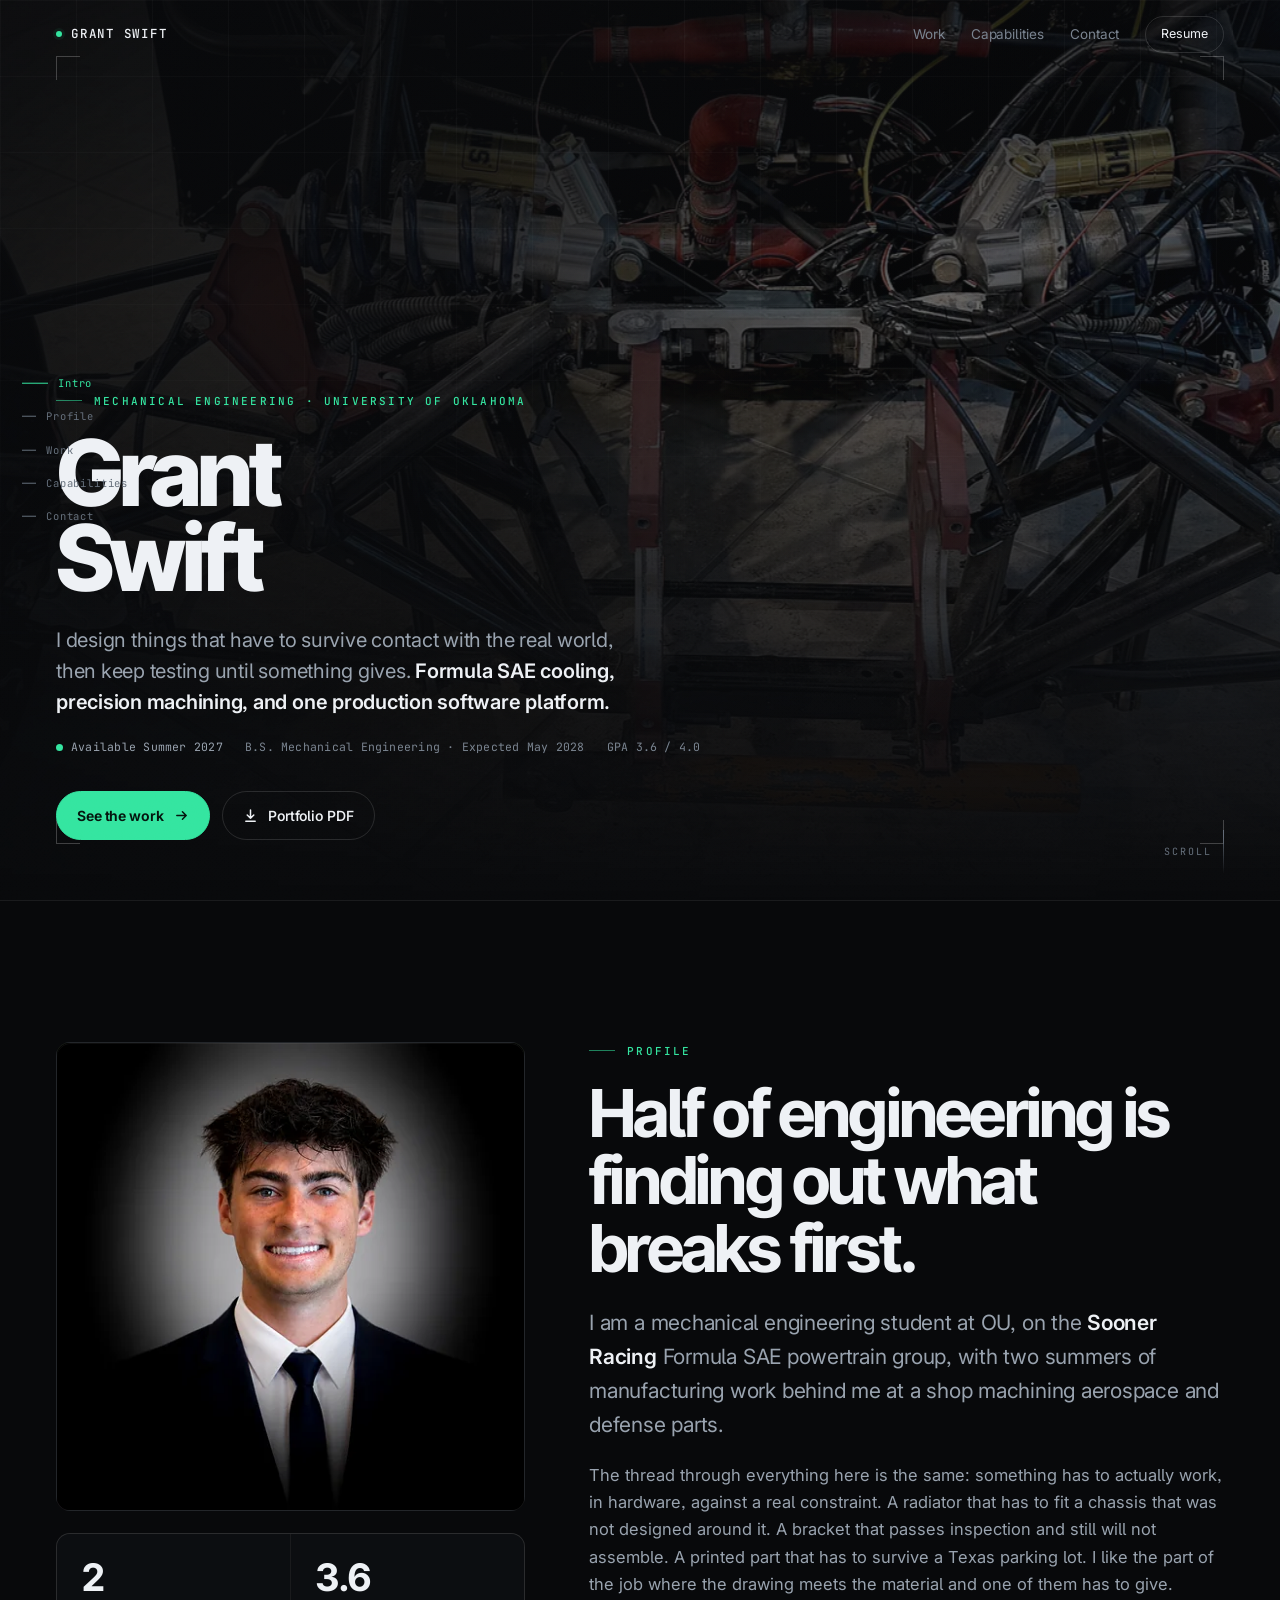
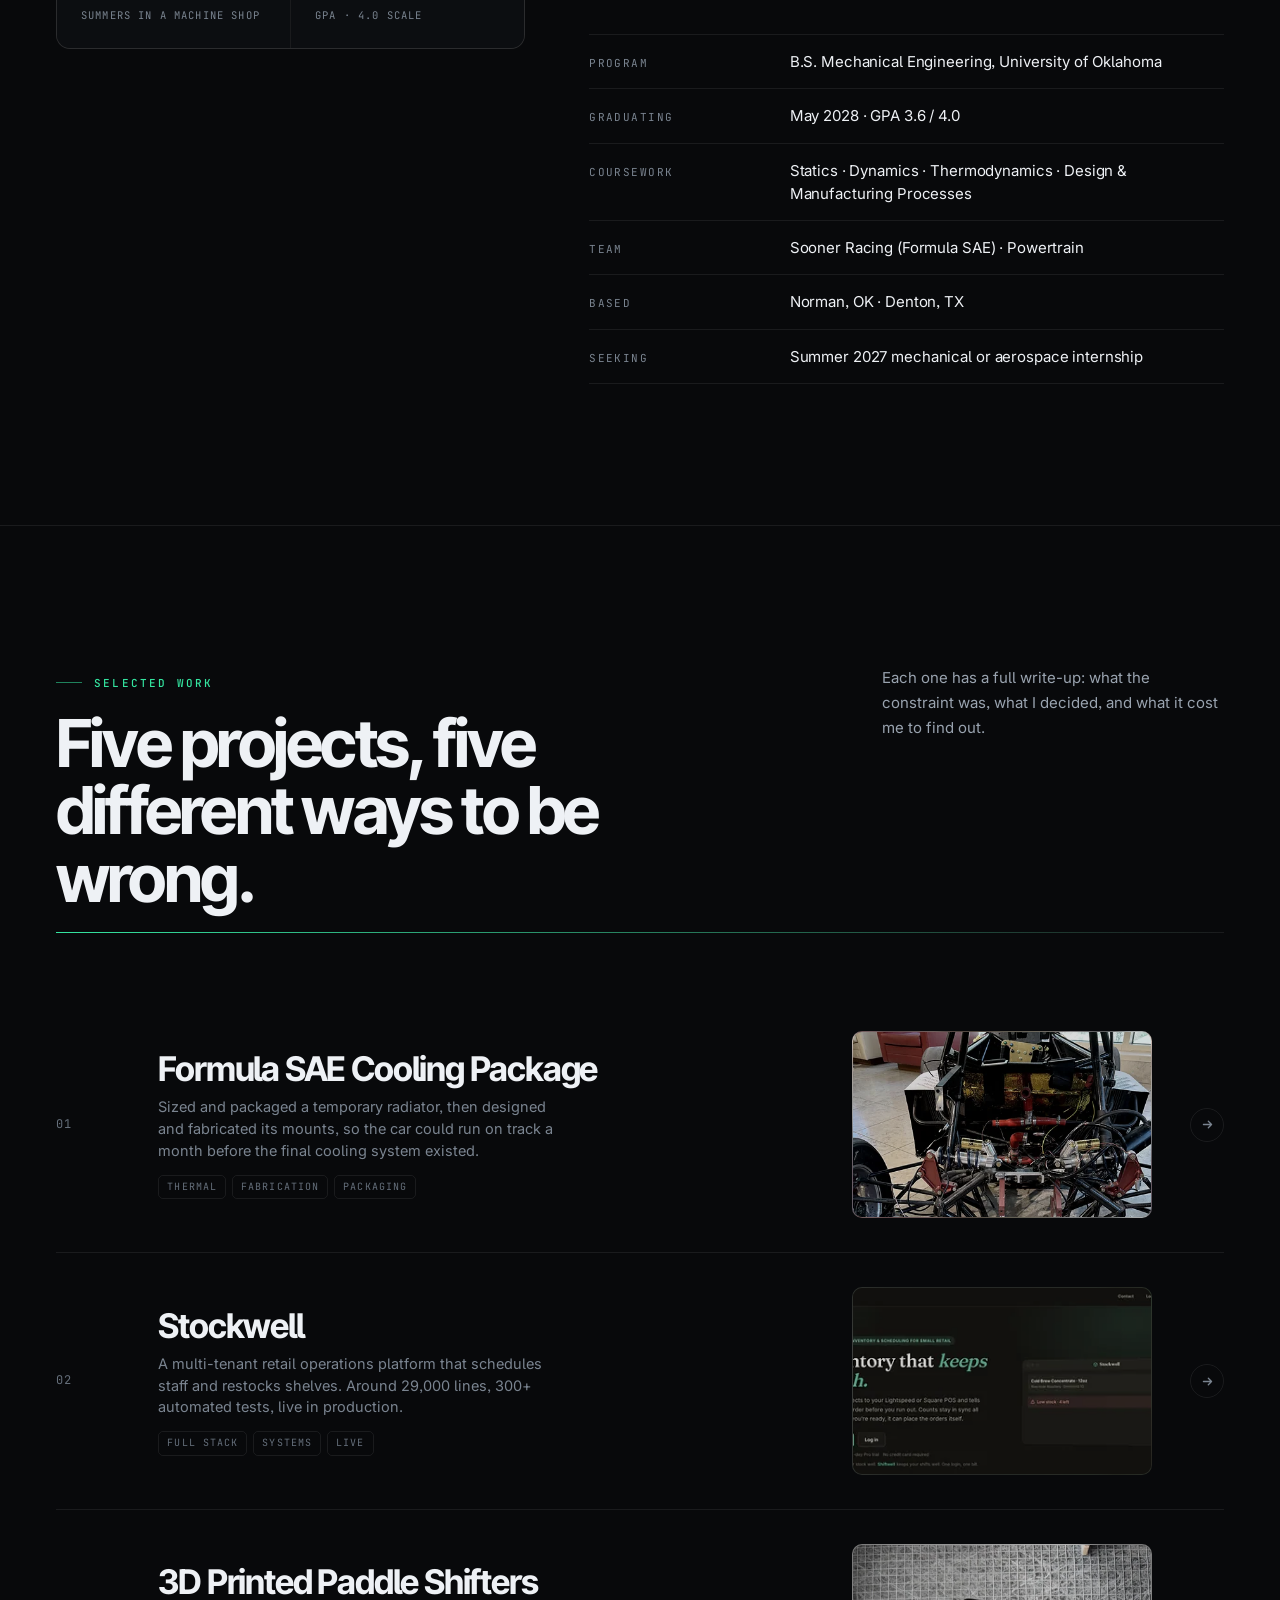
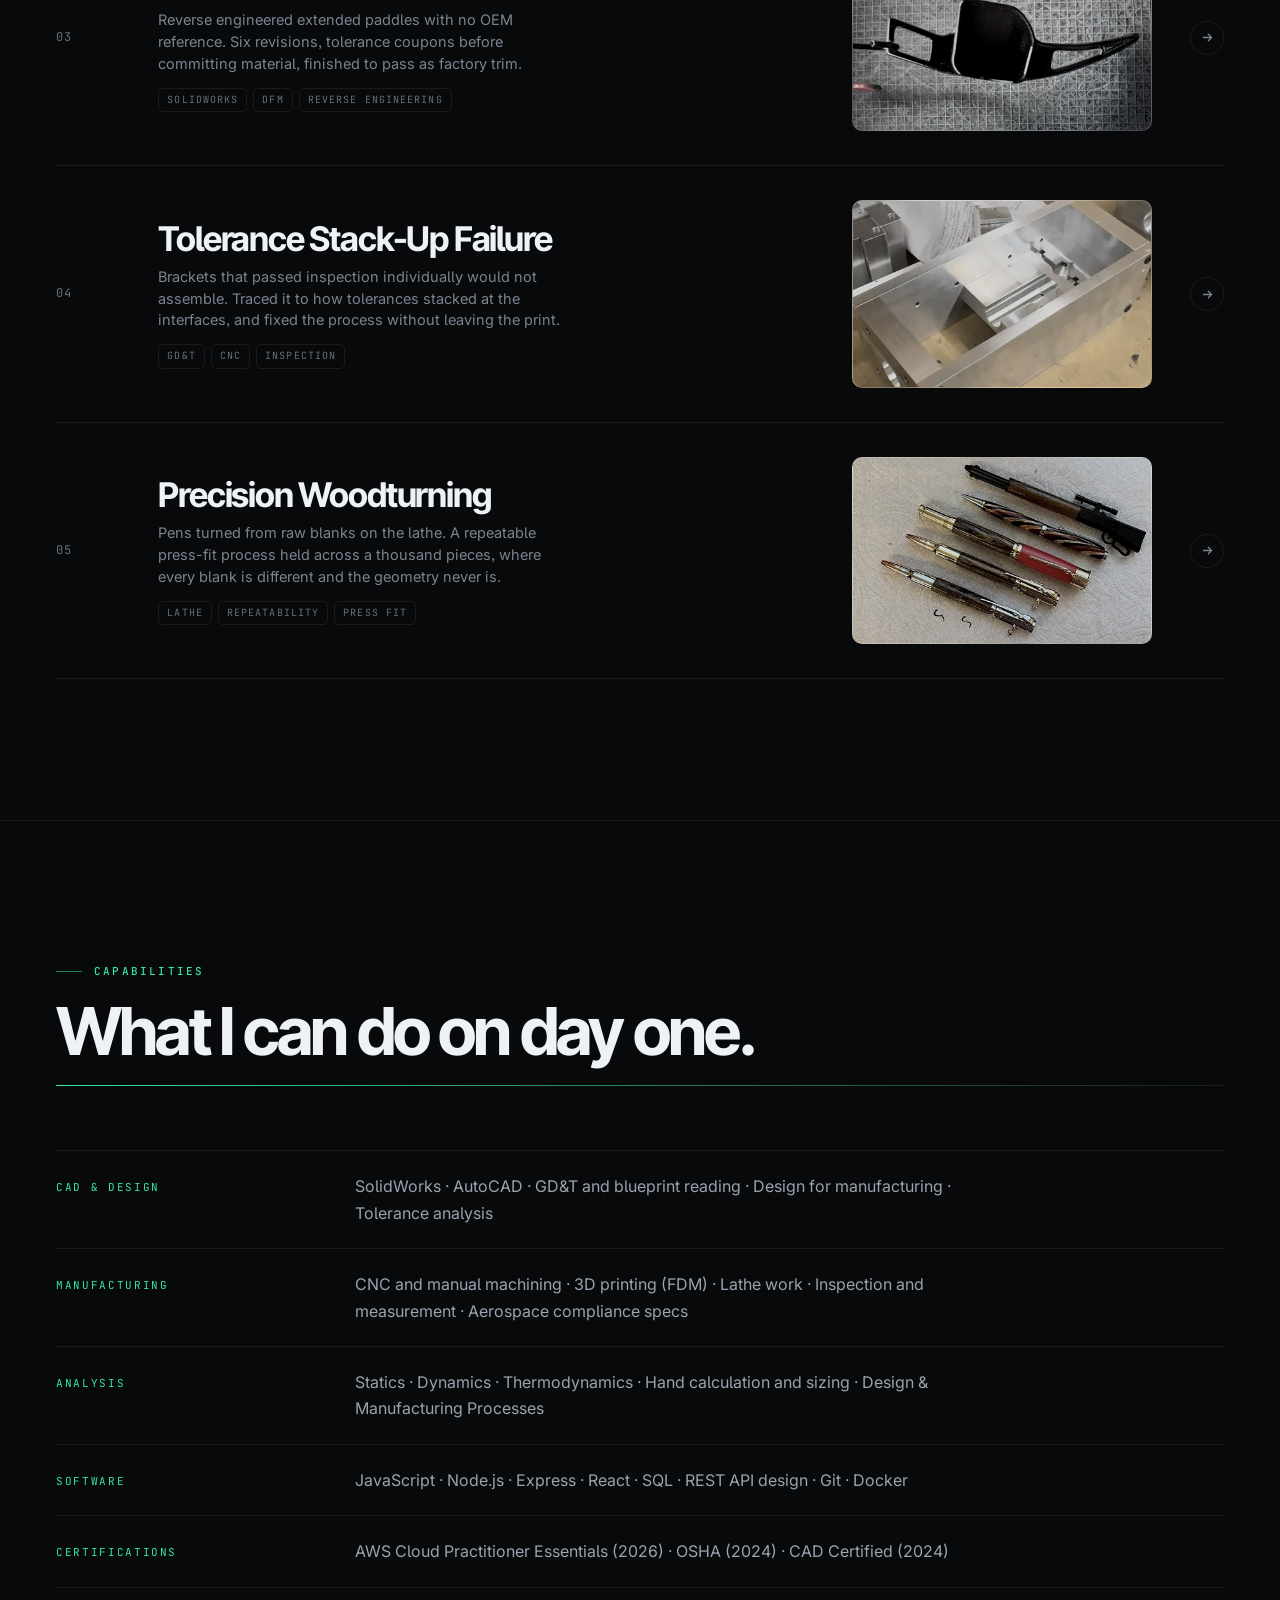
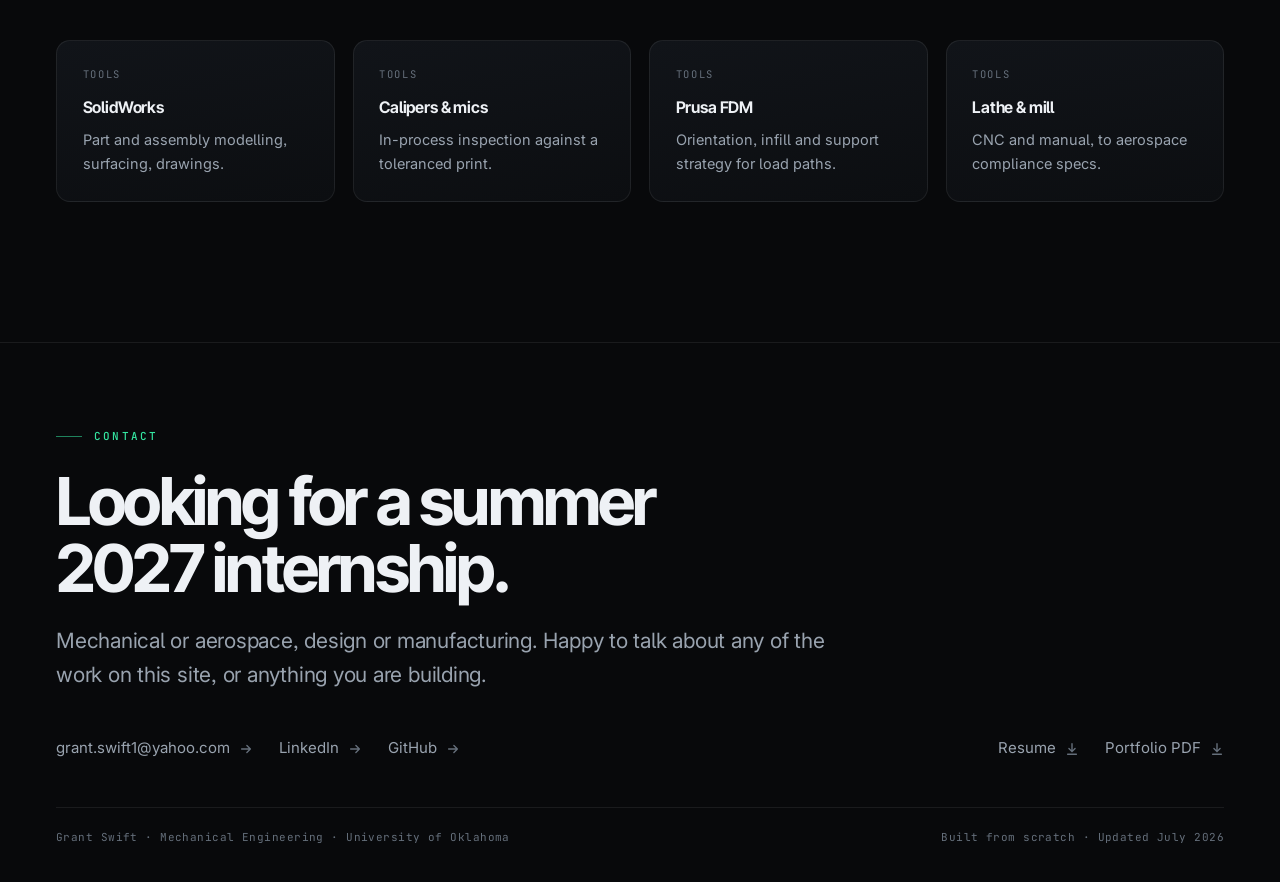
==== index.html @ 4a5e4ad2 "Engineering portfolio site: 5 projects, responsive images, no build step" ====
<!doctype html>
<html lang="en" class="no-js">
<head>
<meta charset="utf-8">
<script>document.documentElement.className="js"</script>
<meta name="viewport" content="width=device-width, initial-scale=1, viewport-fit=cover">
<title>Grant Swift · Mechanical Engineering Portfolio</title>
<meta name="description" content="Mechanical engineering student at the University of Oklahoma. Formula SAE cooling, precision machining, reverse-engineered parts, and a production software platform. Seeking a summer 2027 internship.">
<meta name="theme-color" content="#08090B">
<link rel="canonical" href="https://grantswift.onrender.com/">
<link rel="icon" href="data:image/svg+xml,%3Csvg xmlns='http://www.w3.org/2000/svg' viewBox='0 0 32 32'%3E%3Crect width='32' height='32' rx='7' fill='%2308090B'/%3E%3Cpath d='M9 22V10h6.2a4 4 0 0 1 0 8H12l5.4 4' stroke='%2334E5A0' stroke-width='2.4' fill='none' stroke-linecap='round' stroke-linejoin='round'/%3E%3C/svg%3E">
<meta property="og:type" content="website">
<meta property="og:title" content="Grant Swift · Mechanical Engineering Portfolio">
<meta property="og:description" content="Mechanical engineering student at the University of Oklahoma. Formula SAE cooling, precision machining, reverse-engineered parts, and a production software platform. Seeking a summer 2027 internship.">
<meta property="og:url" content="https://grantswift.onrender.com/">
<meta property="og:image" content="https://grantswift.onrender.com/assets/og.png">
<meta property="og:image:width" content="1200">
<meta property="og:image:height" content="630">
<meta name="twitter:card" content="summary_large_image">
<link rel="preconnect" href="https://fonts.googleapis.com"><link rel="preconnect" href="https://fonts.gstatic.com" crossorigin><link href="https://fonts.googleapis.com/css2?family=Inter+Tight:wght@500;600;700;800&family=Inter:wght@400;500;600&family=JetBrains+Mono:wght@400;500&display=swap" rel="stylesheet">
<link rel="stylesheet" href="assets/css/site.css">
<link rel="preload" as="image" href="assets/img/hero-1800.webp" type="image/webp" fetchpriority="high">
</head>
<body>
<a class="skip" href="#main">Skip to content</a>
<div class="grain" aria-hidden="true"></div>

<header class="nav">
  <div class="in">
    <a class="brand" href="./"><span class="dot"></span>GRANT&nbsp;SWIFT</a>
    <nav class="links">
      <a href="#work">Work</a>
      <a href="#capabilities">Capabilities</a>
      <a href="#contact">Contact</a>
      <a class="cta" href="assets/Grant_Swift_Resume_2026.pdf" target="_blank" rel="noopener">Resume</a>
    </nav>
  </div>
</header>

<nav class="rail" aria-label="Section navigation">
  <a href="#top"><span class="tick"></span><span class="nm">Intro</span></a>
  <a href="#about"><span class="tick"></span><span class="nm">Profile</span></a>
  <a href="#work"><span class="tick"></span><span class="nm">Work</span></a>
  <a href="#capabilities"><span class="tick"></span><span class="nm">Capabilities</span></a>
  <a href="#contact"><span class="tick"></span><span class="nm">Contact</span></a>
</nav>

<main id="main">

<!-- ═══════════════════════════════ HERO ═══════════════════════════════ -->
<section class="hero" id="top">
  <div class="bg" style="background-image:url([data-uri]);background-image:url('assets/img/hero-1800.webp');background-size:cover;background-position:center 58%"></div>
  <div class="veil"></div>
  <div class="field"></div>
  <div class="brackets" aria-hidden="true"><span></span><span></span><span></span><span></span></div>

  <div class="wrap">
    <div class="eyebrow mask in">
      <span>Mechanical Engineering · University of Oklahoma</span>
    </div>

    <h1 class="display name">
      <span class="ln mask in"><span>Grant</span></span>
      <span class="ln mask in d1"><span>Swift</span></span>
    </h1>

    <p class="role rv d2">
      I design things that have to survive contact with the real world, then keep
      testing until something gives. <b>Formula SAE cooling, precision machining, and
      one production software platform.</b>
    </p>

    <div class="statusline rv d3">
      <span class="live"><span class="pulse"></span>Available Summer 2027</span>
      <span>B.S. Mechanical Engineering · Expected May 2028</span>
      <span>GPA 3.6 / 4.0</span>
    </div>

    <div class="acts rv d4">
      <a class="btn solid" href="#work">See the work <svg viewBox="0 0 16 16" fill="none" stroke="currentColor" stroke-width="1.6" stroke-linecap="round" stroke-linejoin="round"><path d="M3 8h10M9 4l4 4-4 4"/></svg></a>
      <a class="btn" href="assets/Grant_Swift_Portfolio.pdf" target="_blank" rel="noopener"><svg viewBox="0 0 16 16" fill="none" stroke="currentColor" stroke-width="1.6" stroke-linecap="round" stroke-linejoin="round"><path d="M8 2v9M4.5 7.5 8 11l3.5-3.5M3 14h10"/></svg> Portfolio PDF</a>
    </div>
  </div>

  <div class="scrollcue" aria-hidden="true"><span>Scroll</span><i></i></div>
</section>

<!-- ═══════════════════════════════ PROFILE ═══════════════════════════════ -->
<section class="sect" id="about" style="border-top:1px solid var(--line)">
  <div class="wrap">
    <div class="split">
      <div class="stick">
        <div class="rv"><div class="frame sq" style="background-image:url([data-uri]);"><picture><source type="image/webp" srcset="assets/img/grant-480.webp 480w, assets/img/grant-800.webp 800w, assets/img/grant-1200.webp 1200w" sizes="(max-width:900px) 100vw, 420px"><img src="assets/img/grant-1200.webp" alt="Grant Swift" width="1254" height="1254" loading="lazy" decoding="async"></picture></div></div>
        <div class="stats rv d1" style="margin-top:22px;grid-template-columns:repeat(2,1fr)">
          <div class="stat"><span class="v" data-count="2" data-suffix="" data-prefix="" data-dec="0">0</span><div class="k">Summers in a machine shop</div></div>
          <div class="stat"><span class="v">3.6</span><div class="k">GPA · 4.0 scale</div></div>
        </div>
      </div>

      <div>
        <div class="eyebrow rv">Profile</div>
        <h2 class="h1 rv d1" style="margin-top:20px">Half of engineering is finding out what breaks first.</h2>
        <p class="lede rv d2" style="margin-top:24px">
          I am a mechanical engineering student at OU, on the <strong>Sooner Racing</strong> Formula SAE
          powertrain group, with two summers of manufacturing work behind me at a shop
          machining aerospace and defense parts.
        </p>
        <p class="rv d2" style="margin-top:20px;font-size:16.5px">
          The thread through everything here is the same: something has to actually work, in
          hardware, against a real constraint. A radiator that has to fit a chassis that was
          not designed around it. A bracket that passes inspection and still will not
          assemble. A printed part that has to survive a Texas parking lot. I like the part
          of the job where the drawing meets the material and one of them has to give.
        </p>

        <div class="spec rv d3" style="margin-top:36px">
          <div class="row"><div class="k">Program</div><div class="v">B.S. Mechanical Engineering, University of Oklahoma</div></div>
      <div class="row"><div class="k">Graduating</div><div class="v">May 2028 · GPA 3.6 / 4.0</div></div>
      <div class="row"><div class="k">Coursework</div><div class="v">Statics · Dynamics · Thermodynamics · Design &amp; Manufacturing Processes</div></div>
      <div class="row"><div class="k">Team</div><div class="v">Sooner Racing (Formula SAE) · Powertrain</div></div>
      <div class="row"><div class="k">Based</div><div class="v">Norman, OK · Denton, TX</div></div>
      <div class="row"><div class="k">Seeking</div><div class="v">Summer 2027 mechanical or aerospace internship</div></div>
        </div>
      </div>
    </div>
  </div>
</section>

<!-- ═══════════════════════════════ WORK ═══════════════════════════════ -->
<section class="sect" id="work">
  <div class="wrap">
    <div class="shead">
      <div class="top">
        <div>
          <div class="eyebrow rv">Selected work</div>
          <h2 class="h1 rv d1" style="margin-top:18px;max-width:14ch">Five projects, five different ways to be wrong.</h2>
        </div>
        <p class="rv d2" style="max-width:38ch;font-size:15px">
          Each one has a full write-up: what the constraint was, what I decided, and
          what it cost me to find out.
        </p>
      </div>
      <div class="drawline"></div>
    </div>

    <div class="plist">
      <a class="pitem rv" href="projects/formula-sae.html">
        <div class="in">
          <div class="no">01</div>
          <div>
            <div class="ttl">Formula SAE Cooling Package</div>
            <div class="sub">Sized and packaged a temporary radiator, then designed and fabricated its mounts, so the car could run on track a month before the final cooling system existed.</div>
            <div class="meta"><span>Thermal</span><span>Fabrication</span><span>Packaging</span></div>
          </div>
          <div class="thumb" style="background-image:url([data-uri]);"><picture><source type="image/webp" srcset="assets/img/fsae-thumb-480.webp 480w, assets/img/fsae-thumb-800.webp 800w, assets/img/fsae-thumb-1200.webp 1200w" sizes="(max-width:900px) 100vw, 300px"><img src="assets/img/fsae-thumb-1200.webp" alt="Formula SAE Cooling Package" width="4220" height="2640" loading="lazy" decoding="async"></picture></div>
          <div class="arw"><svg viewBox="0 0 16 16" fill="none" stroke="currentColor" stroke-width="1.6" stroke-linecap="round" stroke-linejoin="round"><path d="M3 8h10M9 4l4 4-4 4"/></svg></div>
        </div>
      </a>
      <a class="pitem rv" href="projects/stockwell.html">
        <div class="in">
          <div class="no">02</div>
          <div>
            <div class="ttl">Stockwell</div>
            <div class="sub">A multi-tenant retail operations platform that schedules staff and restocks shelves. Around 29,000 lines, 300+ automated tests, live in production.</div>
            <div class="meta"><span>Full stack</span><span>Systems</span><span>Live</span></div>
          </div>
          <div class="thumb" style="background-image:url([data-uri]);"><picture><source type="image/webp" srcset="assets/img/stockwell-hero-480.webp 480w, assets/img/stockwell-hero-800.webp 800w, assets/img/stockwell-hero-1200.webp 1200w, assets/img/stockwell-hero-1800.webp 1800w" sizes="(max-width:900px) 100vw, 300px"><img src="assets/img/stockwell-hero-1800.webp" alt="Stockwell" width="2880" height="1220" loading="lazy" decoding="async"></picture></div>
          <div class="arw"><svg viewBox="0 0 16 16" fill="none" stroke="currentColor" stroke-width="1.6" stroke-linecap="round" stroke-linejoin="round"><path d="M3 8h10M9 4l4 4-4 4"/></svg></div>
        </div>
      </a>
      <a class="pitem rv" href="projects/paddle-shifters.html">
        <div class="in">
          <div class="no">03</div>
          <div>
            <div class="ttl">3D Printed Paddle Shifters</div>
            <div class="sub">Reverse engineered extended paddles with no OEM reference. Six revisions, tolerance coupons before committing material, finished to pass as factory trim.</div>
            <div class="meta"><span>SolidWorks</span><span>DFM</span><span>Reverse engineering</span></div>
          </div>
          <div class="thumb" style="background-image:url([data-uri]);"><picture><source type="image/webp" srcset="assets/img/paddle-finished-480.webp 480w, assets/img/paddle-finished-800.webp 800w, assets/img/paddle-finished-1200.webp 1200w" sizes="(max-width:900px) 100vw, 300px"><img src="assets/img/paddle-finished-1200.webp" alt="3D Printed Paddle Shifters" width="1693" height="1270" loading="lazy" decoding="async"></picture></div>
          <div class="arw"><svg viewBox="0 0 16 16" fill="none" stroke="currentColor" stroke-width="1.6" stroke-linecap="round" stroke-linejoin="round"><path d="M3 8h10M9 4l4 4-4 4"/></svg></div>
        </div>
      </a>
      <a class="pitem rv" href="projects/tolerance-stackup.html">
        <div class="in">
          <div class="no">04</div>
          <div>
            <div class="ttl">Tolerance Stack-Up Failure</div>
            <div class="sub">Brackets that passed inspection individually would not assemble. Traced it to how tolerances stacked at the interfaces, and fixed the process without leaving the print.</div>
            <div class="meta"><span>GD&T</span><span>CNC</span><span>Inspection</span></div>
          </div>
          <div class="thumb" style="background-image:url([data-uri]);"><picture><source type="image/webp" srcset="assets/img/saga-assembly-480.webp 480w, assets/img/saga-assembly-800.webp 800w, assets/img/saga-assembly-1200.webp 1200w" sizes="(max-width:900px) 100vw, 300px"><img src="assets/img/saga-assembly-1200.webp" alt="Tolerance Stack-Up Failure" width="1206" height="904" loading="lazy" decoding="async"></picture></div>
          <div class="arw"><svg viewBox="0 0 16 16" fill="none" stroke="currentColor" stroke-width="1.6" stroke-linecap="round" stroke-linejoin="round"><path d="M3 8h10M9 4l4 4-4 4"/></svg></div>
        </div>
      </a>
      <a class="pitem rv" href="projects/pens.html">
        <div class="in">
          <div class="no">05</div>
          <div>
            <div class="ttl">Precision Woodturning</div>
            <div class="sub">Pens turned from raw blanks on the lathe. A repeatable press-fit process held across a thousand pieces, where every blank is different and the geometry never is.</div>
            <div class="meta"><span>Lathe</span><span>Repeatability</span><span>Press fit</span></div>
          </div>
          <div class="thumb" style="background-image:url([data-uri]);"><picture><source type="image/webp" srcset="assets/img/pen-variety-480.webp 480w, assets/img/pen-variety-800.webp 800w" sizes="(max-width:900px) 100vw, 300px"><img src="assets/img/pen-variety-800.webp" alt="Precision Woodturning" width="905" height="679" loading="lazy" decoding="async"></picture></div>
          <div class="arw"><svg viewBox="0 0 16 16" fill="none" stroke="currentColor" stroke-width="1.6" stroke-linecap="round" stroke-linejoin="round"><path d="M3 8h10M9 4l4 4-4 4"/></svg></div>
        </div>
      </a>
    </div>
  </div>
</section>

<!-- ═══════════════════════════════ CAPABILITIES ═══════════════════════════════ -->
<section class="sect" id="capabilities">
  <div class="wrap">
    <div class="shead">
      <div class="top">
        <div>
          <div class="eyebrow rv">Capabilities</div>
          <h2 class="h1 rv d1" style="margin-top:18px">What I can do on day one.</h2>
        </div>
      </div>
      <div class="drawline"></div>
    </div>

    <div>
      <div class="skill rv"><div class="k">CAD &amp; Design</div><div class="v"><p style="max-width:64ch">SolidWorks · AutoCAD · GD&amp;T and blueprint reading · Design for manufacturing · Tolerance analysis</p></div></div>
      <div class="skill rv"><div class="k">Manufacturing</div><div class="v"><p style="max-width:64ch">CNC and manual machining · 3D printing (FDM) · Lathe work · Inspection and measurement · Aerospace compliance specs</p></div></div>
      <div class="skill rv"><div class="k">Analysis</div><div class="v"><p style="max-width:64ch">Statics · Dynamics · Thermodynamics · Hand calculation and sizing · Design &amp; Manufacturing Processes</p></div></div>
      <div class="skill rv"><div class="k">Software</div><div class="v"><p style="max-width:64ch">JavaScript · Node.js · Express · React · SQL · REST API design · Git · Docker</p></div></div>
      <div class="skill rv"><div class="k">Certifications</div><div class="v"><p style="max-width:64ch">AWS Cloud Practitioner Essentials (2026) · OSHA (2024) · CAD Certified (2024)</p></div></div>
    </div>

    <div class="g4 rv" style="margin-top:52px">
      <div class="card"><span class="n">TOOLS</span><h4 class="h4">SolidWorks</h4><p>Part and assembly modelling, surfacing, drawings.</p></div>
      <div class="card"><span class="n">TOOLS</span><h4 class="h4">Calipers &amp; mics</h4><p>In-process inspection against a toleranced print.</p></div>
      <div class="card"><span class="n">TOOLS</span><h4 class="h4">Prusa FDM</h4><p>Orientation, infill and support strategy for load paths.</p></div>
      <div class="card"><span class="n">TOOLS</span><h4 class="h4">Lathe &amp; mill</h4><p>CNC and manual, to aerospace compliance specs.</p></div>
    </div>
  </div>
</section>

</main>

<footer class="foot" id="contact">
  <div class="wrap">
    <div class="rv">
      <div class="eyebrow">Contact</div>
      <h2 class="h1" style="margin-top:22px;max-width:16ch">Looking for a summer 2027 internship.</h2>
      <p class="lede" style="margin-top:22px">Mechanical or aerospace, design or manufacturing. Happy to talk
      about any of the work on this site, or anything you are building.</p>
    </div>

    <div class="row rv d1" style="margin-top:44px">
      <div class="links">
        <a href="mailto:grant.swift1@yahoo.com">grant.swift1@yahoo.com <svg viewBox="0 0 16 16" fill="none" stroke="currentColor" stroke-width="1.6" stroke-linecap="round" stroke-linejoin="round"><path d="M3 8h10M9 4l4 4-4 4"/></svg></a>
        <a href="https://linkedin.com/in/grant-swift1" target="_blank" rel="noopener">LinkedIn <svg viewBox="0 0 16 16" fill="none" stroke="currentColor" stroke-width="1.6" stroke-linecap="round" stroke-linejoin="round"><path d="M3 8h10M9 4l4 4-4 4"/></svg></a>
        <a href="https://github.com/grant105-ops" target="_blank" rel="noopener">GitHub <svg viewBox="0 0 16 16" fill="none" stroke="currentColor" stroke-width="1.6" stroke-linecap="round" stroke-linejoin="round"><path d="M3 8h10M9 4l4 4-4 4"/></svg></a>
      </div>
      <div class="links">
        <a class="dl" href="assets/Grant_Swift_Resume_2026.pdf" target="_blank" rel="noopener">Resume <svg viewBox="0 0 16 16" fill="none" stroke="currentColor" stroke-width="1.6" stroke-linecap="round" stroke-linejoin="round"><path d="M8 2v9M4.5 7.5 8 11l3.5-3.5M3 14h10"/></svg></a>
        <a class="dl" href="assets/Grant_Swift_Portfolio.pdf" target="_blank" rel="noopener">Portfolio&nbsp;PDF <svg viewBox="0 0 16 16" fill="none" stroke="currentColor" stroke-width="1.6" stroke-linecap="round" stroke-linejoin="round"><path d="M8 2v9M4.5 7.5 8 11l3.5-3.5M3 14h10"/></svg></a>
      </div>
    </div>

    <div class="fine">
      <span>Grant Swift · Mechanical Engineering · University of Oklahoma</span>
      <span>Built from scratch · Updated July 2026</span>
    </div>
  </div>
</footer>

<script src="assets/js/site.js" defer></script>
</body>
</html>
---- assets/css/site.css ----
/* ==========================================================================
   Grant Swift · Engineering Portfolio
   Design system. Edit the tokens in :root to restyle the whole site.
   ========================================================================== */

/* ─────────────────────────────────────────────  TOKENS  ── */
:root{
  /* surface */
  --bg:        #08090B;
  --bg-1:      #0C0E11;
  --bg-2:      #111419;
  --bg-3:      #171B21;

  /* ink */
  --ink:       #EEF1F5;
  --ink-2:     #99A3AF;
  --ink-3:     #7A8490;   /* 5.25:1 on --bg, 4.86:1 on cards — passes AA for body text */
  --ink-4:     #656F7B;   /* quietest tier, 3.9:1 — decorative and large-ish only */

  /* line */
  --line:      rgba(255,255,255,.075);
  --line-2:    rgba(255,255,255,.13);
  --line-3:    rgba(255,255,255,.22);

  /* accent — a brighter cousin of the #1F6F54 in the PDF, so both read as one brand */
  --accent:    #34E5A0;
  --accent-2:  #1FB37A;
  --glow:      rgba(52,229,160,.16);
  --wash:      rgba(52,229,160,.07);

  /* type */
  --sans: 'Inter Tight', 'Inter', system-ui, -apple-system, sans-serif;
  --body: 'Inter', system-ui, -apple-system, sans-serif;
  --mono: 'JetBrains Mono', ui-monospace, 'SF Mono', Menlo, monospace;

  /* metrics */
  --pad:       clamp(20px, 5vw, 56px);
  --max:       1280px;
  --rail:      88px;
  --sect:      clamp(84px, 11vw, 156px);
  --r:         14px;
  --ease:      cubic-bezier(.22,.61,.28,1);
}

/* ─────────────────────────────────────────────  RESET  ── */
*,*::before,*::after{box-sizing:border-box}
*{margin:0;padding:0}
html{scroll-behavior:smooth;-webkit-text-size-adjust:100%}
@media (prefers-reduced-motion:reduce){html{scroll-behavior:auto}}

body{
  background:var(--bg);
  color:var(--ink);
  font-family:var(--body);
  font-size:16px;
  line-height:1.65;
  font-feature-settings:'cv05' 1,'ss03' 1;
  -webkit-font-smoothing:antialiased;
  text-rendering:optimizeLegibility;
  overflow-x:hidden;
}
img,svg,video{display:block;max-width:100%}
a{color:inherit;text-decoration:none}
button{font:inherit;color:inherit;background:none;border:0;cursor:pointer}
::selection{background:var(--accent);color:#04150E}

:focus-visible{
  outline:2px solid var(--accent);
  outline-offset:3px;
  border-radius:3px;
}

/* scrollbar */
::-webkit-scrollbar{width:11px;height:11px}
::-webkit-scrollbar-track{background:var(--bg)}
::-webkit-scrollbar-thumb{background:#20252C;border-radius:9px;border:3px solid var(--bg)}
::-webkit-scrollbar-thumb:hover{background:#2C333C}

.skip{
  position:fixed;top:-100px;left:16px;z-index:200;
  background:var(--accent);color:#04150E;font:600 13px/1 var(--body);
  padding:12px 18px;border-radius:8px;transition:top .2s;
}
.skip:focus{top:16px}

/* ────────────────────────────────────  GRAIN + GRID FIELD  ── */
.grain{
  position:fixed;inset:0;z-index:60;pointer-events:none;
  opacity:.038;mix-blend-mode:overlay;
  background-image:url("data:image/svg+xml,%3Csvg xmlns='http://www.w3.org/2000/svg' width='200' height='200'%3E%3Cfilter id='n'%3E%3CfeTurbulence type='fractalNoise' baseFrequency='.85' numOctaves='3'/%3E%3C/filter%3E%3Crect width='200' height='200' filter='url(%23n)'/%3E%3C/svg%3E");
}
.field{
  position:absolute;inset:0;pointer-events:none;z-index:0;
  background-image:
    linear-gradient(to right, rgba(255,255,255,.028) 1px, transparent 1px),
    linear-gradient(to bottom, rgba(255,255,255,.028) 1px, transparent 1px);
  background-size:76px 76px;
  -webkit-mask-image:radial-gradient(120% 90% at 50% 0%, #000 0%, transparent 78%);
          mask-image:radial-gradient(120% 90% at 50% 0%, #000 0%, transparent 78%);
}

/* ─────────────────────────────────────────────  LAYOUT  ── */
.wrap{
  width:100%;max-width:var(--max);
  margin-inline:auto;padding-inline:var(--pad);
  position:relative;z-index:1;
}
.sect{padding-block:var(--sect);position:relative}
.sect + .sect{border-top:1px solid var(--line)}

.hr{height:1px;background:var(--line);border:0;margin-block:0}

/* ─────────────────────────────────────────────  TYPE  ── */
.eyebrow{
  font-family:var(--mono);
  font-size:11px;letter-spacing:.2em;text-transform:uppercase;
  color:var(--accent);font-weight:500;
  display:flex;align-items:center;gap:12px;
}
.eyebrow::before{
  content:'';width:26px;height:1px;background:var(--accent);opacity:.55;flex:none;
}
.eyebrow.plain::before{display:none}

.label{
  font-family:var(--mono);
  font-size:10.5px;letter-spacing:.18em;text-transform:uppercase;
  color:var(--ink-3);font-weight:500;
}

h1,h2,h3,h4{font-family:var(--sans);font-weight:700;line-height:1.06;letter-spacing:-.035em}

.display{
  font-size:clamp(46px,9.4vw,118px);
  font-weight:800;letter-spacing:-.05em;line-height:.93;
}
.h1{font-size:clamp(34px,5.6vw,66px);letter-spacing:-.042em;line-height:1.02}
.h2{font-size:clamp(27px,3.6vw,44px);letter-spacing:-.035em;line-height:1.08}
.h3{font-size:clamp(19px,2vw,23px);letter-spacing:-.02em;line-height:1.24}
.h4{font-size:16px;letter-spacing:-.01em;line-height:1.35;font-weight:650}

.lede{
  font-size:clamp(17px,1.85vw,21px);line-height:1.62;
  color:var(--ink-2);max-width:62ch;letter-spacing:-.011em;
}
.lede strong{color:var(--ink);font-weight:600}

p{color:var(--ink-2);max-width:70ch}
p strong{color:var(--ink);font-weight:600}
p + p{margin-top:1em}
.tight{max-width:56ch}

.mono{font-family:var(--mono);font-variant-numeric:tabular-nums}
.accent{color:var(--accent)}
.dim{color:var(--ink-3)}

/* ─────────────────────────────────────────────  RAIL  ── */
.rail{
  position:fixed;left:22px;top:50%;transform:translateY(-50%);
  z-index:50;display:none;flex-direction:column;gap:2px;
}
@media (min-width:1180px){.rail{display:flex}}
.rail a{
  display:flex;align-items:center;gap:10px;
  padding:7px 0;font-family:var(--mono);font-size:10.5px;
  color:var(--ink-4);letter-spacing:.08em;
  transition:color .3s var(--ease);
}
.rail a .tick{width:14px;height:1px;background:currentColor;transition:width .35s var(--ease)}
.rail a .nm{opacity:0;transform:translateX(-4px);transition:opacity .3s,transform .3s var(--ease);white-space:nowrap}
.rail:hover a .nm{opacity:.55;transform:none}
.rail a:hover{color:var(--ink-2)}
.rail a.on{color:var(--accent)}
.rail a.on .tick{width:26px}
.rail a.on .nm{opacity:1;transform:none}

/* ─────────────────────────────────────────────  NAV  ── */
.nav{
  position:fixed;top:0;left:0;right:0;z-index:70;
  transition:background .4s var(--ease),border-color .4s,backdrop-filter .4s;
  border-bottom:1px solid transparent;
}
.nav.stuck{
  background:rgba(8,9,11,.72);
  backdrop-filter:blur(18px) saturate(150%);
  -webkit-backdrop-filter:blur(18px) saturate(150%);
  border-bottom-color:var(--line);
}
.nav .in{
  max-width:var(--max);margin-inline:auto;padding:16px var(--pad);
  display:flex;align-items:center;gap:26px;
}
.brand{
  font-family:var(--mono);font-size:12.5px;letter-spacing:.06em;
  color:var(--ink);font-weight:500;display:flex;align-items:center;gap:9px;
}
.brand .dot{
  width:6px;height:6px;border-radius:50%;background:var(--accent);
  box-shadow:0 0 0 3px var(--wash);flex:none;
}
.nav .links{margin-left:auto;display:flex;gap:26px;align-items:center}
/* on narrow screens only the resume button survives; the rest are scroll anchors
   on a page the visitor is already scrolling */
@media (max-width:840px){.nav .links a:not(.cta){display:none}}
.nav .links a{
  font-size:13.5px;color:var(--ink-3);letter-spacing:-.005em;
  transition:color .25s;position:relative;
}
.nav .links a:hover{color:var(--ink)}
.nav .links a.cta{
  color:var(--ink);border:1px solid var(--line-2);
  padding:7px 15px;border-radius:99px;font-size:12.5px;
  transition:border-color .25s,background .25s,color .25s;
}
.nav .links a.cta:hover{border-color:var(--accent);background:var(--wash);color:var(--accent)}
.nav .back{
  margin-left:auto;font-family:var(--mono);font-size:12px;color:var(--ink-3);
  display:flex;align-items:center;gap:8px;transition:color .25s;
}
.nav .back:hover{color:var(--accent)}

/* ─────────────────────────────────────────────  HERO  ── */
.hero{
  position:relative;min-height:100svh;display:flex;align-items:flex-end;
  padding-block:118px 76px;overflow:hidden;
}
/* laptops with short viewports: pull the stack in so the buttons stay above the fold */
@media (max-height:900px) and (min-width:900px){
  .hero{padding-block:104px 60px}
  .hero .display{font-size:clamp(46px,7.4vw,92px)}
  .hero .role{margin-top:18px;font-size:17px}
  .hero .statusline{margin-top:20px}
  .hero .acts{margin-top:24px}
}
.hero .bg{
  position:absolute;inset:0;z-index:0;
  background-size:cover;background-position:center 58%;
  will-change:transform;
}
.hero .veil{
  position:absolute;inset:0;z-index:1;
  background:
    /* darkest where the type sits, so the headline never fights the photo */
    linear-gradient(100deg, rgba(8,9,11,.94) 0%, rgba(8,9,11,.82) 34%, rgba(8,9,11,.42) 66%, rgba(8,9,11,.55) 100%),
    linear-gradient(to bottom, rgba(8,9,11,.72) 0%, rgba(8,9,11,.30) 34%, rgba(8,9,11,.88) 80%, var(--bg) 100%);
}
.hero .field{z-index:2;-webkit-mask-image:linear-gradient(to bottom,#000,transparent 88%);mask-image:linear-gradient(to bottom,#000,transparent 88%)}
.hero .wrap{z-index:3;width:100%}

.hero .name{margin-block:20px 0}
.hero .name .ln{display:block;overflow:hidden}
.hero .name .ln > span{display:block}

.hero .role{
  margin-top:24px;font-size:clamp(16px,2vw,20px);color:var(--ink-2);
  max-width:46ch;line-height:1.55;letter-spacing:-.012em;
}
.hero .role b{color:var(--ink);font-weight:600}

.statusline{
  margin-top:30px;display:flex;flex-wrap:wrap;gap:10px 22px;align-items:center;
  font-family:var(--mono);font-size:11.5px;color:var(--ink-3);letter-spacing:.02em;
}
.statusline .live{display:flex;align-items:center;gap:8px;color:var(--ink-2)}
.pulse{
  width:7px;height:7px;border-radius:50%;background:var(--accent);flex:none;
  box-shadow:0 0 0 0 var(--glow);animation:pulse 2.6s infinite;
}
@keyframes pulse{
  0%{box-shadow:0 0 0 0 rgba(52,229,160,.45)}
  70%{box-shadow:0 0 0 9px rgba(52,229,160,0)}
  100%{box-shadow:0 0 0 0 rgba(52,229,160,0)}
}
@media (prefers-reduced-motion:reduce){.pulse{animation:none}}

.hero .acts{display:flex;flex-wrap:wrap;gap:12px;margin-top:34px}

.scrollcue{
  position:absolute;bottom:26px;right:var(--pad);z-index:3;
  display:flex;align-items:center;gap:11px;
  font-family:var(--mono);font-size:10px;letter-spacing:.2em;
  text-transform:uppercase;color:var(--ink-4);
}
.scrollcue i{display:block;width:1px;height:44px;background:linear-gradient(var(--ink-4),transparent);position:relative;overflow:hidden}
.scrollcue i::after{
  content:'';position:absolute;top:-44px;left:0;width:1px;height:44px;
  background:linear-gradient(transparent,var(--accent));animation:cue 2.4s var(--ease) infinite;
}
@keyframes cue{0%{top:-44px}60%,100%{top:44px}}
@media (prefers-reduced-motion:reduce){.scrollcue i::after{animation:none}}
@media (max-width:700px){.scrollcue{display:none}}

/* corner viewfinder brackets */
.brackets{position:absolute;inset:var(--pad);z-index:3;pointer-events:none}
.brackets span{position:absolute;width:24px;height:24px;border:1px solid var(--line-3)}
.brackets span:nth-child(1){top:0;left:0;border-right:0;border-bottom:0}
.brackets span:nth-child(2){top:0;right:0;border-left:0;border-bottom:0}
.brackets span:nth-child(3){bottom:0;left:0;border-right:0;border-top:0}
.brackets span:nth-child(4){bottom:0;right:0;border-left:0;border-top:0}
@media (max-width:700px){.brackets{display:none}}

/* ─────────────────────────────────────────────  BUTTONS  ── */
.btn{
  display:inline-flex;align-items:center;gap:10px;
  padding:12px 20px;border-radius:99px;
  font-size:14px;font-weight:550;letter-spacing:-.008em;
  border:1px solid var(--line-2);color:var(--ink);
  transition:border-color .3s,background .3s,color .3s,transform .3s var(--ease);
  will-change:transform;
}
.btn:hover{border-color:var(--line-3);background:rgba(255,255,255,.045);transform:translateY(-1px)}
.btn svg{width:15px;height:15px;flex:none;transition:transform .3s var(--ease)}
.btn:hover svg{transform:translateX(3px)}
.btn.solid{
  background:var(--accent);border-color:var(--accent);color:#04150E;font-weight:650;
}
.btn.solid:hover{background:#4BEFAE;border-color:#4BEFAE;box-shadow:0 8px 30px -10px var(--glow)}
.btn.ghost{border-color:transparent;padding-inline:4px}
.btn.ghost:hover{background:none;color:var(--accent)}

/* ─────────────────────────────────────────────  FRAME (images)  ── */
.frame{
  position:relative;overflow:hidden;border-radius:var(--r);
  border:1px solid var(--line);background:var(--bg-2) center/cover no-repeat;
  isolation:isolate;
}
.frame img{width:100%;height:100%;object-fit:cover;display:block}
.frame::after{
  content:'';position:absolute;inset:0;pointer-events:none;border-radius:inherit;
  box-shadow:inset 0 1px 0 rgba(255,255,255,.05);
}
.frame.tall{aspect-ratio:4/5}
.frame.wide{aspect-ratio:16/9}
.frame.ultra{aspect-ratio:21/9}
.frame.box{aspect-ratio:4/3}
.frame.sq{aspect-ratio:1/1}
/* screenshots and diagrams keep their own proportions so nothing is cropped away */
.frame.nat{aspect-ratio:auto}
.frame.nat img{height:auto;object-fit:contain;filter:brightness(.97) saturate(.97)}

figure{margin:0}
figcaption{
  margin-top:12px;font-size:12.5px;line-height:1.5;color:var(--ink-3);
  display:flex;gap:9px;align-items:flex-start;
}
figcaption b{
  font-family:var(--mono);font-size:10.5px;letter-spacing:.12em;text-transform:uppercase;
  color:var(--accent);font-weight:500;flex:none;padding-top:2px;
}

/* ─────────────────────────────────────────────  CARDS / GRIDS  ── */
.g2{display:grid;grid-template-columns:repeat(2,1fr);gap:clamp(16px,2.4vw,30px)}
.g3{display:grid;grid-template-columns:repeat(3,1fr);gap:clamp(16px,2vw,26px)}
.g4{display:grid;grid-template-columns:repeat(4,1fr);gap:clamp(12px,1.5vw,18px)}
@media (max-width:900px){.g3{grid-template-columns:repeat(2,1fr)}.g4{grid-template-columns:repeat(2,1fr)}}
@media (max-width:620px){.g2,.g3{grid-template-columns:1fr}}

.split{display:grid;grid-template-columns:minmax(0,.85fr) minmax(0,1.15fr);gap:clamp(28px,5vw,72px);align-items:start}
.split .stick{position:sticky;top:104px}
@media (max-width:900px){.split .stick{position:static}}
@media (max-width:900px){.split{grid-template-columns:1fr;gap:34px}}

.card{
  border:1px solid var(--line);border-radius:var(--r);
  background:linear-gradient(170deg,var(--bg-2),var(--bg-1));
  padding:clamp(18px,2vw,26px);position:relative;overflow:hidden;
  transition:border-color .35s,transform .35s var(--ease);
}
.card::before{
  content:'';position:absolute;top:0;left:0;right:0;height:1px;
  background:linear-gradient(90deg,transparent,var(--accent),transparent);
  opacity:0;transition:opacity .4s;
}
.card:hover{border-color:var(--line-2)}
.card:hover::before{opacity:.5}
.card .n{
  font-family:var(--mono);font-size:10.5px;letter-spacing:.16em;
  color:var(--ink-4);margin-bottom:14px;display:block;
}
.card h4{margin-bottom:9px}
.card p{font-size:14.5px;line-height:1.62;color:var(--ink-2)}

/* ─────────────────────────────────────────────  STATS  ── */
.stats{display:grid;grid-template-columns:repeat(4,1fr);gap:1px;background:var(--line);border:1px solid var(--line);border-radius:var(--r);overflow:hidden}
@media (max-width:720px){.stats{grid-template-columns:repeat(2,1fr)}}
.stat{background:var(--bg-1);padding:clamp(16px,2vw,24px);transition:background .35s}
.stat:hover{background:var(--bg-2)}
.stat .v{
  font-family:var(--sans);font-size:clamp(26px,3.4vw,38px);font-weight:700;
  letter-spacing:-.045em;color:var(--ink);line-height:1;
  font-variant-numeric:tabular-nums;
}
.stat .v .u{font-size:.5em;color:var(--accent);margin-left:3px;letter-spacing:-.01em;font-weight:600}
.stat .k{
  margin-top:10px;font-family:var(--mono);font-size:10.5px;letter-spacing:.11em;
  text-transform:uppercase;color:var(--ink-3);line-height:1.45;
}

/* ─────────────────────────────────────────────  SPEC TABLE  ── */
.spec{border-top:1px solid var(--line)}
.spec .row{
  display:grid;grid-template-columns:minmax(120px,.42fr) 1fr;gap:18px;
  padding:15px 0;border-bottom:1px solid var(--line);align-items:baseline;
}
.spec .k{
  font-family:var(--mono);font-size:11px;letter-spacing:.13em;text-transform:uppercase;
  color:var(--ink-3);
}
.spec .v{font-size:15px;color:var(--ink);line-height:1.55;letter-spacing:-.008em}
.spec .v small{display:block;color:var(--ink-3);font-size:13px;margin-top:3px;letter-spacing:0}
@media (max-width:560px){.spec .row{grid-template-columns:1fr;gap:5px}}

/* ─────────────────────────────────────────────  CHIPS  ── */
.chips{display:flex;flex-wrap:wrap;gap:7px}
.chip{
  font-family:var(--mono);font-size:11.5px;letter-spacing:.02em;
  color:var(--ink-2);border:1px solid var(--line);
  background:var(--bg-1);padding:6px 11px;border-radius:7px;
  transition:border-color .3s,color .3s,background .3s;
}
.chip:hover{border-color:var(--line-2);color:var(--ink)}
.chip.on{background:var(--wash);border-color:rgba(52,229,160,.32);color:var(--accent)}

/* ─────────────────────────────────────────────  PROJECT INDEX  ── */
.plist{border-top:0}
.pitem{
  display:block;border-bottom:1px solid var(--line);
  padding:clamp(22px,3vw,34px) 0;position:relative;
  transition:padding-inline .45s var(--ease);
}
.pitem::before{
  content:'';position:absolute;left:0;right:0;top:0;bottom:0;z-index:0;
  background:linear-gradient(90deg,var(--wash),transparent 62%);
  opacity:0;transition:opacity .45s var(--ease);
}
@media (min-width:900px){
  .pitem:hover{padding-inline:22px}
  .pitem:hover::before{opacity:1}
}
.pitem .in{
  display:grid;grid-template-columns:64px minmax(0,1fr) minmax(0,300px) 34px;
  gap:clamp(18px,3vw,40px);align-items:center;position:relative;z-index:1;
}
@media (max-width:900px){
  .pitem .in{grid-template-columns:44px 1fr;gap:16px}
  .pitem .in .thumb{grid-column:1/-1;margin-top:4px}
  .pitem .in .arw{display:none}
}
.pitem .no{
  font-family:var(--mono);font-size:12px;color:var(--ink-4);letter-spacing:.08em;
  transition:color .4s;
}
.pitem:hover .no{color:var(--accent)}
.pitem .ttl{font-family:var(--sans);font-size:clamp(22px,3vw,34px);font-weight:700;letter-spacing:-.035em;line-height:1.12}
.pitem .sub{margin-top:8px;font-size:14.5px;color:var(--ink-3);line-height:1.5;max-width:46ch}
.pitem .meta{margin-top:13px;display:flex;flex-wrap:wrap;gap:6px}
.pitem .meta span{
  font-family:var(--mono);font-size:10px;letter-spacing:.11em;text-transform:uppercase;
  color:var(--ink-4);border:1px solid var(--line);padding:3px 8px;border-radius:5px;
}
.pitem .thumb{
  aspect-ratio:16/10;border-radius:10px;overflow:hidden;border:1px solid var(--line);
  background:var(--bg-2) center/cover;
}
.pitem .thumb img{
  width:100%;height:100%;object-fit:cover;
  transform:scale(1.02);filter:saturate(.8) brightness(.86);
  transition:transform .7s var(--ease),filter .5s;
}
.pitem:hover .thumb img{transform:scale(1.09);filter:saturate(1) brightness(1)}
.pitem .arw{
  width:34px;height:34px;border-radius:50%;border:1px solid var(--line);
  display:grid;place-items:center;color:var(--ink-3);
  transition:border-color .4s,color .4s,background .4s,transform .4s var(--ease);
}
.pitem:hover .arw{border-color:var(--accent);color:var(--accent);background:var(--wash);transform:translateX(3px)}
.pitem .arw svg{width:13px;height:13px}

/* ─────────────────────────────────────────────  SKILLS  ── */
.skill{
  display:grid;grid-template-columns:minmax(140px,.3fr) 1fr;gap:clamp(16px,3vw,44px);
  padding:22px 0;border-bottom:1px solid var(--line);
}
.skill:first-of-type{border-top:1px solid var(--line)}
@media (max-width:640px){.skill{grid-template-columns:1fr;gap:12px}}
.skill .k{
  font-family:var(--mono);font-size:11px;letter-spacing:.15em;text-transform:uppercase;
  color:var(--accent);padding-top:5px;
}

/* ─────────────────────────────────────────────  PROJECT HEADER  ── */
.phead{position:relative;padding-top:132px;overflow:hidden}
.phead .field{-webkit-mask-image:radial-gradient(90% 100% at 30% 0%,#000,transparent 75%);mask-image:radial-gradient(90% 100% at 30% 0%,#000,transparent 75%)}
.phead .glow{
  position:absolute;top:-260px;left:50%;transform:translateX(-50%);
  width:900px;height:540px;pointer-events:none;
  background:radial-gradient(closest-side,var(--wash),transparent);
}

.pmeta{
  display:flex;flex-wrap:wrap;gap:8px 28px;margin-top:26px;
  font-family:var(--mono);font-size:11.5px;color:var(--ink-3);letter-spacing:.03em;
}
.pmeta b{color:var(--ink-2);font-weight:500}

.callout{
  border-left:2px solid var(--accent);background:linear-gradient(90deg,var(--wash),transparent 70%);
  padding:16px 22px;border-radius:0 10px 10px 0;
}
.callout p{color:var(--ink);font-size:15.5px;line-height:1.6;max-width:64ch}

/* prev / next */
.pnav{display:grid;grid-template-columns:1fr 1fr;gap:1px;background:var(--line);border-top:1px solid var(--line)}
@media (max-width:620px){.pnav{grid-template-columns:1fr}}
.pnav a{
  background:var(--bg);padding:clamp(26px,4vw,44px) var(--pad);
  transition:background .4s;
}
.pnav a:hover{background:var(--bg-1)}
.pnav a.next{text-align:right}
.pnav .k{font-family:var(--mono);font-size:10.5px;letter-spacing:.16em;text-transform:uppercase;color:var(--ink-4)}
.pnav .t{font-family:var(--sans);font-size:clamp(20px,2.6vw,28px);font-weight:700;letter-spacing:-.03em;margin-top:9px;transition:color .3s}
.pnav a:hover .t{color:var(--accent)}

/* ─────────────────────────────────────────────  FOOTER  ── */
.foot{border-top:1px solid var(--line);padding-block:clamp(48px,7vw,84px) 36px;position:relative}
.foot .row{display:flex;flex-wrap:wrap;gap:28px;justify-content:space-between;align-items:flex-end}
.foot .links{display:flex;flex-wrap:wrap;gap:10px 26px}
.foot .links a{
  font-size:15px;color:var(--ink-2);transition:color .25s;white-space:nowrap;
  display:inline-flex;align-items:center;gap:9px;
}
.foot .links a svg{width:14px;height:14px;flex:none;color:var(--ink-4);transition:color .25s,transform .3s var(--ease)}
.foot .links a:hover{color:var(--accent)}
.foot .links a:hover svg{color:var(--accent);transform:translateX(2px)}
.foot .links a.dl:hover svg{transform:translateY(2px)}
.foot .fine{
  margin-top:46px;padding-top:20px;border-top:1px solid var(--line);
  display:flex;flex-wrap:wrap;gap:12px 24px;justify-content:space-between;
  font-family:var(--mono);font-size:11px;color:var(--ink-4);letter-spacing:.04em;
}

/* ─────────────────────────────────────────────  MOTION  ── */
/* Every hide-then-reveal rule is scoped to html.js, which an inline script in
   <head> sets. If JavaScript is blocked or fails, the page renders fully static
   instead of blank. */
.js .rv{opacity:0;transform:translateY(20px);transition:opacity .85s var(--ease),transform .85s var(--ease)}
.js .rv.in{opacity:1;transform:none}
.js .rv.d1{transition-delay:.07s}
.js .rv.d2{transition-delay:.14s}
.js .rv.d3{transition-delay:.21s}
.js .rv.d4{transition-delay:.28s}
.js .rv.d5{transition-delay:.35s}

.mask{overflow:hidden}
.js .mask > *{transform:translateY(102%);transition:transform 1.05s var(--ease)}
.js .mask.in > *{transform:none}
.js .mask.d1 > *{transition-delay:.09s}
.js .mask.d2 > *{transition-delay:.18s}

@media (prefers-reduced-motion:reduce){
  .rv,.mask > *{opacity:1 !important;transform:none !important;transition:none !important}
  .hero .bg{transform:none !important}
}

/* line that draws itself across a section head */
.drawline{height:1px;background:var(--line);position:relative;overflow:hidden}
.drawline::after{
  content:'';position:absolute;inset:0;background:linear-gradient(90deg,var(--accent),transparent);
  transform:scaleX(1);transform-origin:left;transition:transform 1.4s var(--ease);
}
.js .drawline::after{transform:scaleX(0)}
.js .drawline.in::after{transform:scaleX(1)}

/* section heading block */
.shead{display:flex;flex-direction:column;gap:20px;margin-bottom:clamp(36px,5vw,64px)}
.shead .top{display:flex;flex-wrap:wrap;gap:16px 30px;align-items:baseline;justify-content:space-between}

::view-transition-old(root),::view-transition-new(root){animation-duration:.32s}
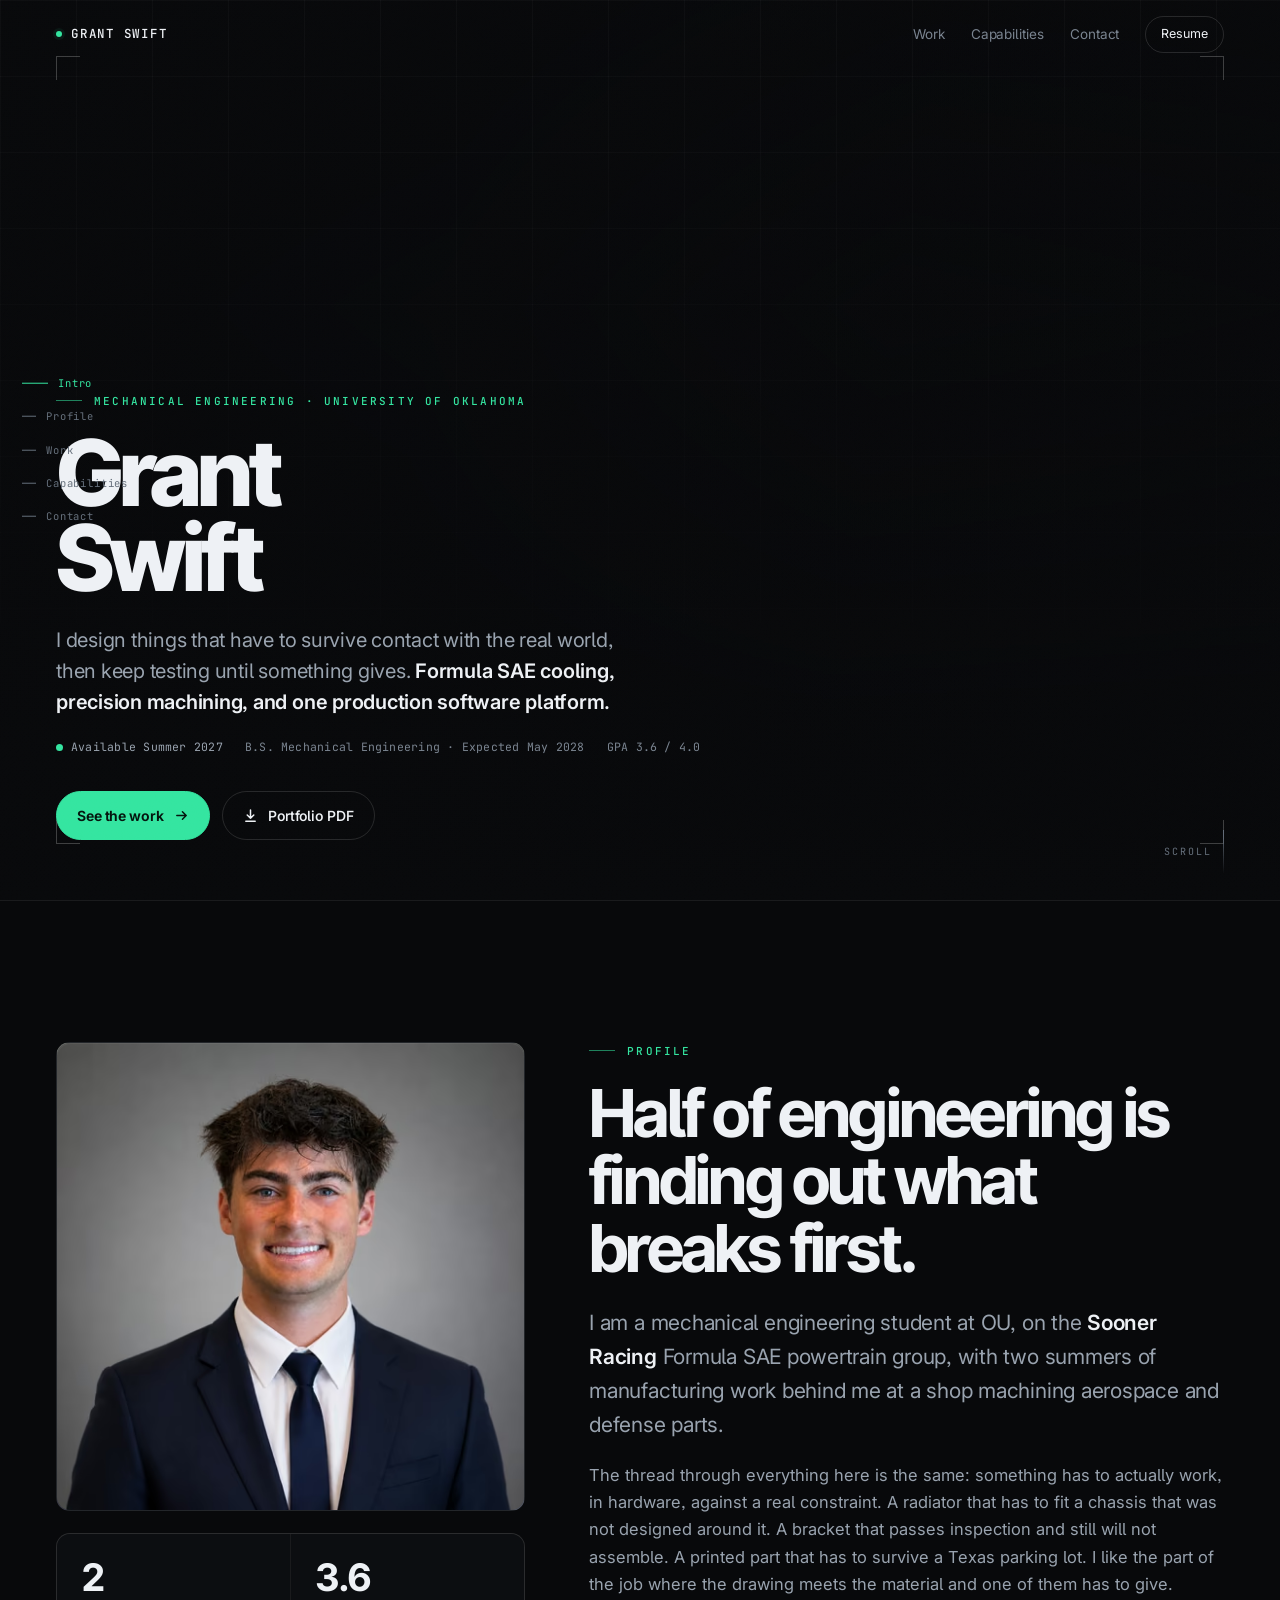
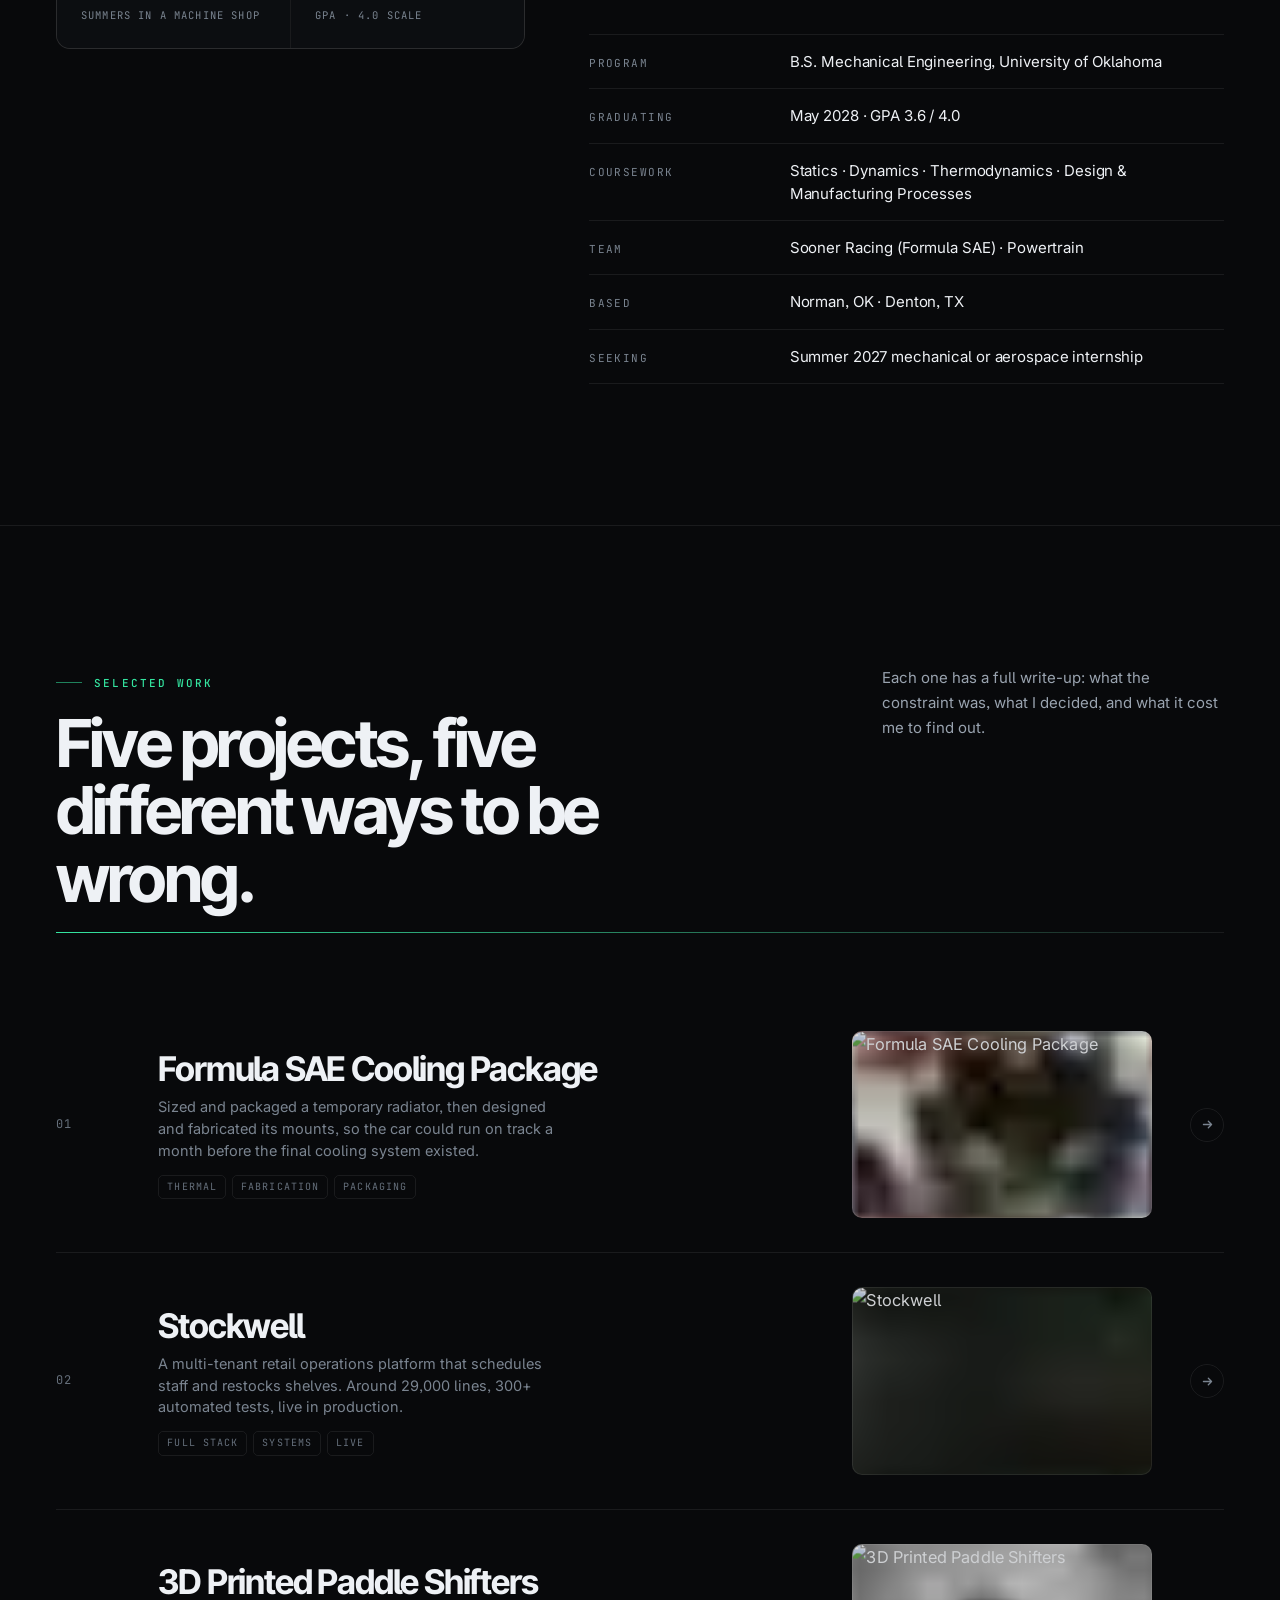
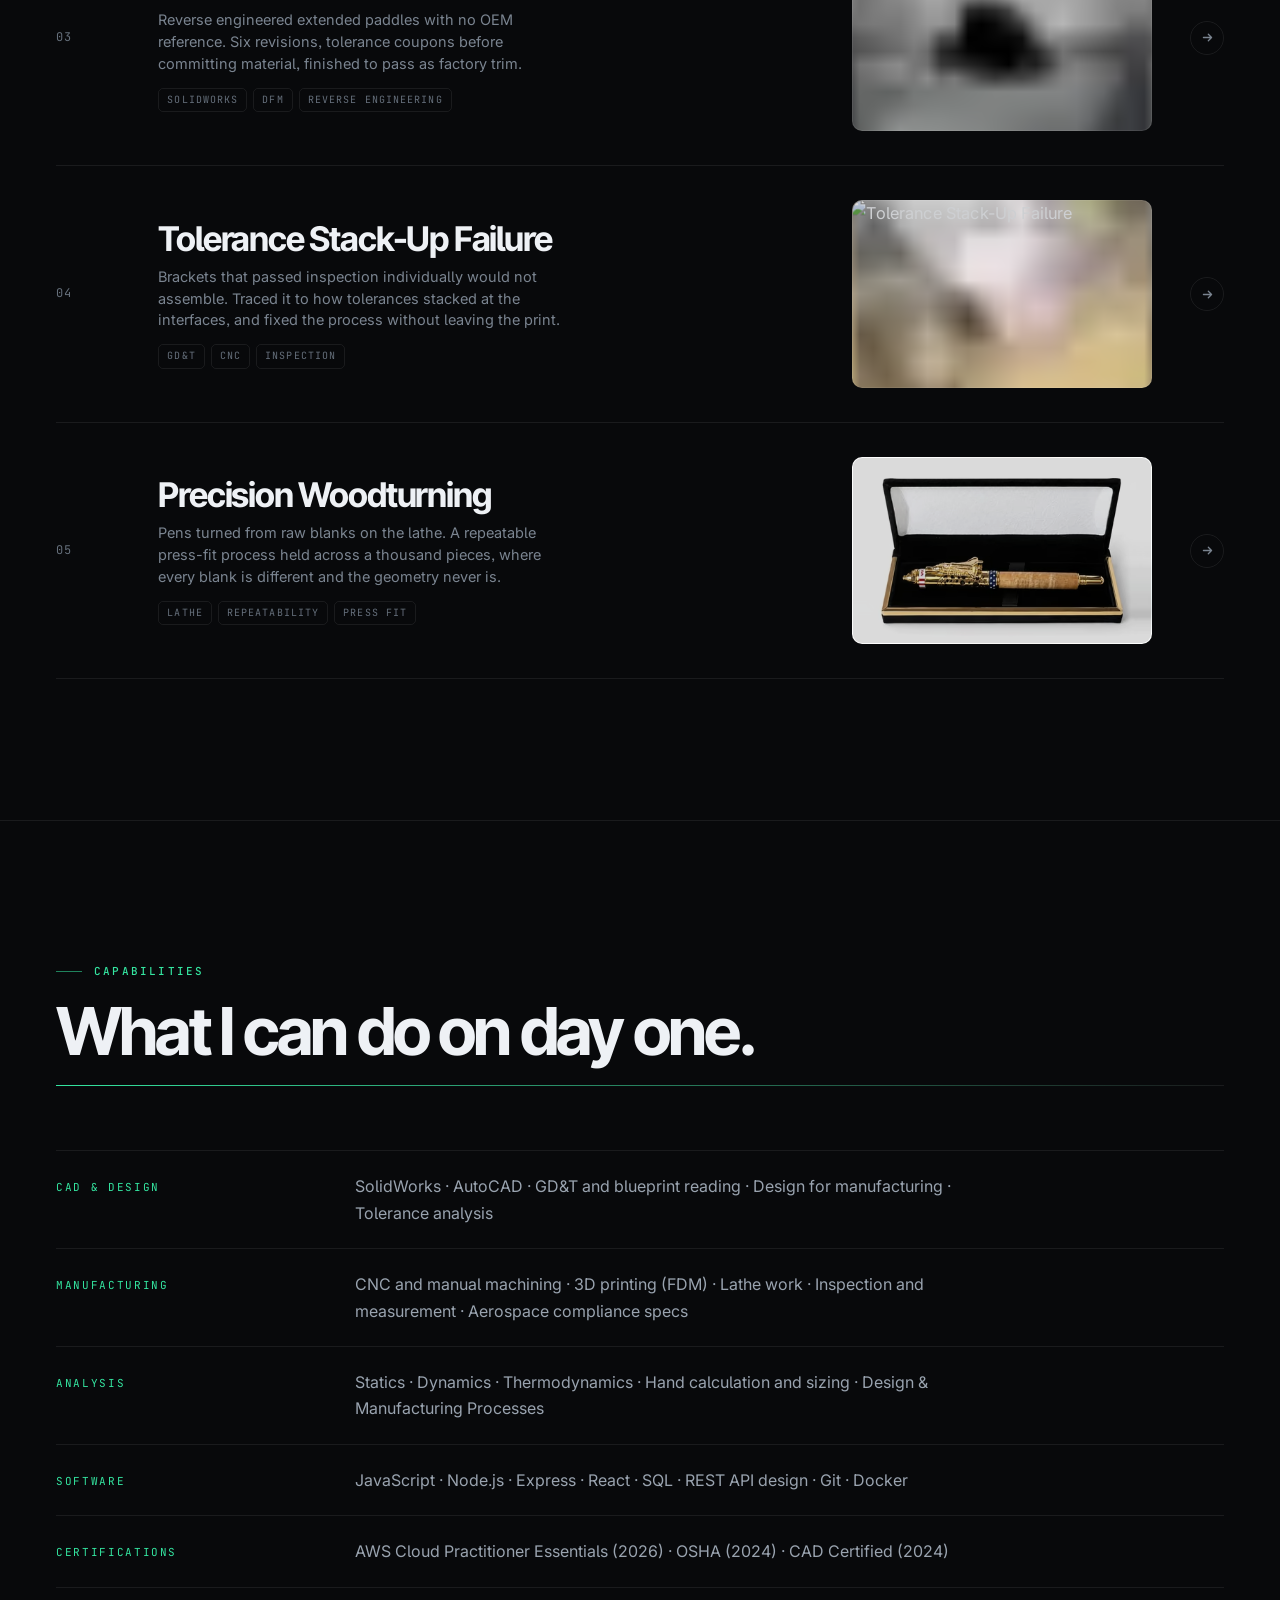
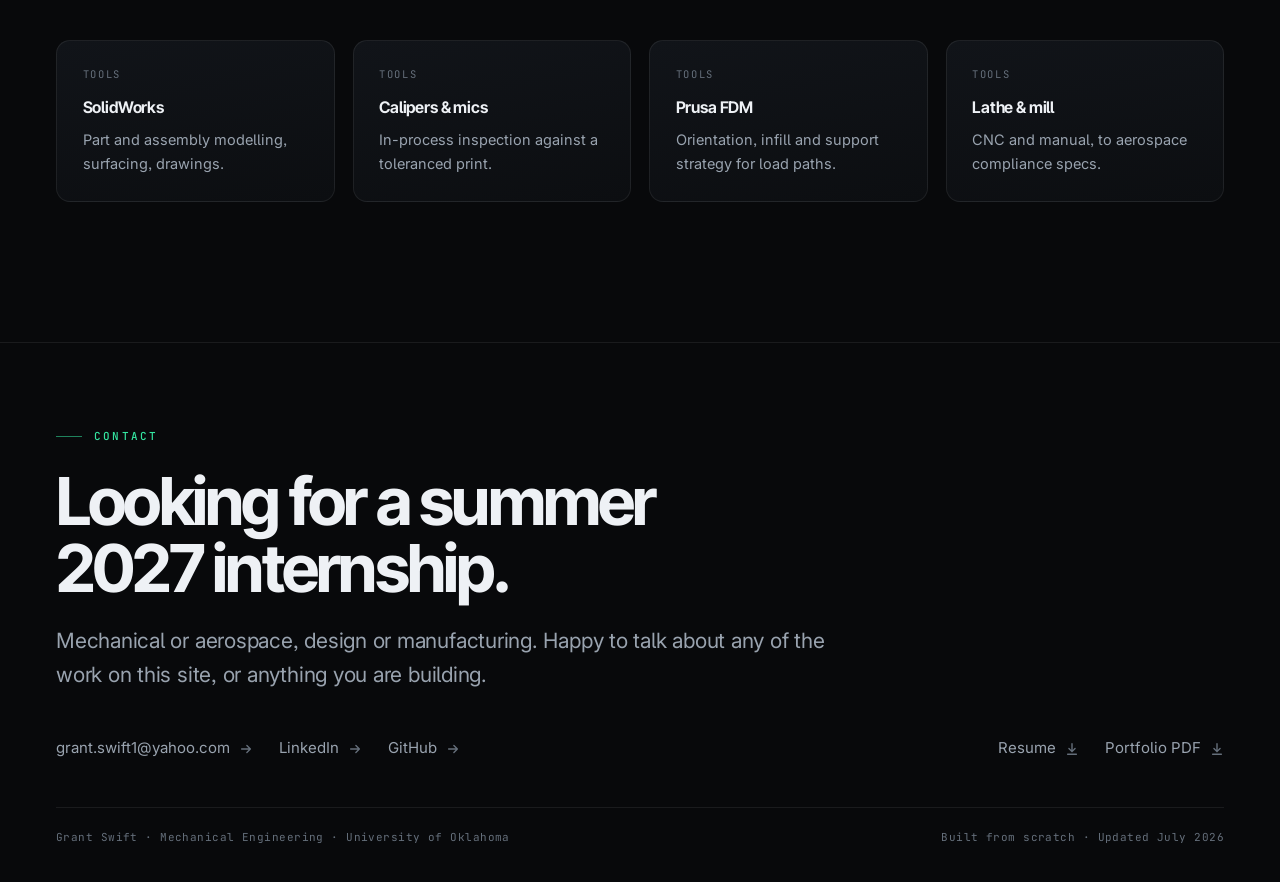
==== commit 6e1a0e63: "Point pens card at the new hero image, refresh headshot placeholder" ====
--- a/index.html
+++ b/index.html
@@ -19,7 +19,7 @@
 <meta name="twitter:card" content="summary_large_image">
 <link rel="preconnect" href="https://fonts.googleapis.com"><link rel="preconnect" href="https://fonts.gstatic.com" crossorigin><link href="https://fonts.googleapis.com/css2?family=Inter+Tight:wght@500;600;700;800&family=Inter:wght@400;500;600&family=JetBrains+Mono:wght@400;500&display=swap" rel="stylesheet">
 <link rel="stylesheet" href="assets/css/site.css">
-<link rel="preload" as="image" href="assets/img/hero-1800.webp" type="image/webp" fetchpriority="high">
+<link rel="preload" as="image" href="assets/img/hero-1800.avif" type="image/avif" fetchpriority="high">
 </head>
 <body>
 <a class="skip" href="#main">Skip to content</a>
@@ -49,7 +49,7 @@
 
 <!-- ═══════════════════════════════ HERO ═══════════════════════════════ -->
 <section class="hero" id="top">
-  <div class="bg" style="background-image:url([data-uri]);background-image:url('assets/img/hero-1800.webp');background-size:cover;background-position:center 58%"></div>
+  <div class="bg" style="background-image:url([data-uri]);background-image:image-set(url('assets/img/hero-1800.avif') type('image/avif'),url('assets/img/hero-1800.webp') type('image/webp'));background-size:cover;background-position:center 58%"></div>
   <div class="veil"></div>
   <div class="field"></div>
   <div class="brackets" aria-hidden="true"><span></span><span></span><span></span><span></span></div>
@@ -90,7 +90,7 @@
   <div class="wrap">
     <div class="split">
       <div class="stick">
-        <div class="rv"><div class="frame sq" style="background-image:url([data-uri]);"><picture><source type="image/webp" srcset="assets/img/grant-480.webp 480w, assets/img/grant-800.webp 800w, assets/img/grant-1200.webp 1200w" sizes="(max-width:900px) 100vw, 420px"><img src="assets/img/grant-1200.webp" alt="Grant Swift" width="1254" height="1254" loading="lazy" decoding="async"></picture></div></div>
+        <div class="rv"><div class="frame sq" style="background-image:url([data-uri]);"><picture><source type="image/avif" srcset="assets/img/grant-480.avif 480w, assets/img/grant-800.avif 800w, assets/img/grant-1200.avif 1200w" sizes="(max-width:900px) 100vw, 420px"><source type="image/webp" srcset="assets/img/grant-480.webp 480w, assets/img/grant-800.webp 800w, assets/img/grant-1200.webp 1200w" sizes="(max-width:900px) 100vw, 420px"><img src="assets/img/grant-1200.webp" alt="Grant Swift" width="1254" height="1254" loading="lazy" decoding="async"></picture></div></div>
         <div class="stats rv d1" style="margin-top:22px;grid-template-columns:repeat(2,1fr)">
           <div class="stat"><span class="v" data-count="2" data-suffix="" data-prefix="" data-dec="0">0</span><div class="k">Summers in a machine shop</div></div>
           <div class="stat"><span class="v">3.6</span><div class="k">GPA · 4.0 scale</div></div>
@@ -152,7 +152,7 @@
             <div class="sub">Sized and packaged a temporary radiator, then designed and fabricated its mounts, so the car could run on track a month before the final cooling system existed.</div>
             <div class="meta"><span>Thermal</span><span>Fabrication</span><span>Packaging</span></div>
           </div>
-          <div class="thumb" style="background-image:url([data-uri]);"><picture><source type="image/webp" srcset="assets/img/fsae-thumb-480.webp 480w, assets/img/fsae-thumb-800.webp 800w, assets/img/fsae-thumb-1200.webp 1200w" sizes="(max-width:900px) 100vw, 300px"><img src="assets/img/fsae-thumb-1200.webp" alt="Formula SAE Cooling Package" width="4220" height="2640" loading="lazy" decoding="async"></picture></div>
+          <div class="thumb" style="background-image:url([data-uri]);"><picture><source type="image/avif" srcset="assets/img/fsae-thumb-480.avif 480w, assets/img/fsae-thumb-800.avif 800w, assets/img/fsae-thumb-1200.avif 1200w" sizes="(max-width:900px) 100vw, 300px"><source type="image/webp" srcset="assets/img/fsae-thumb-480.webp 480w, assets/img/fsae-thumb-800.webp 800w, assets/img/fsae-thumb-1200.webp 1200w" sizes="(max-width:900px) 100vw, 300px"><img src="assets/img/fsae-thumb-1200.webp" alt="Formula SAE Cooling Package" width="4220" height="2640" loading="lazy" decoding="async"></picture></div>
           <div class="arw"><svg viewBox="0 0 16 16" fill="none" stroke="currentColor" stroke-width="1.6" stroke-linecap="round" stroke-linejoin="round"><path d="M3 8h10M9 4l4 4-4 4"/></svg></div>
         </div>
       </a>
@@ -164,7 +164,7 @@
             <div class="sub">A multi-tenant retail operations platform that schedules staff and restocks shelves. Around 29,000 lines, 300+ automated tests, live in production.</div>
             <div class="meta"><span>Full stack</span><span>Systems</span><span>Live</span></div>
           </div>
-          <div class="thumb" style="background-image:url([data-uri]);"><picture><source type="image/webp" srcset="assets/img/stockwell-hero-480.webp 480w, assets/img/stockwell-hero-800.webp 800w, assets/img/stockwell-hero-1200.webp 1200w, assets/img/stockwell-hero-1800.webp 1800w" sizes="(max-width:900px) 100vw, 300px"><img src="assets/img/stockwell-hero-1800.webp" alt="Stockwell" width="2880" height="1220" loading="lazy" decoding="async"></picture></div>
+          <div class="thumb" style="background-image:url([data-uri]);"><picture><source type="image/avif" srcset="assets/img/stockwell-hero-480.avif 480w, assets/img/stockwell-hero-800.avif 800w, assets/img/stockwell-hero-1200.avif 1200w, assets/img/stockwell-hero-1800.avif 1800w" sizes="(max-width:900px) 100vw, 300px"><source type="image/webp" srcset="assets/img/stockwell-hero-480.webp 480w, assets/img/stockwell-hero-800.webp 800w, assets/img/stockwell-hero-1200.webp 1200w, assets/img/stockwell-hero-1800.webp 1800w" sizes="(max-width:900px) 100vw, 300px"><img src="assets/img/stockwell-hero-1800.webp" alt="Stockwell" width="2880" height="1220" loading="lazy" decoding="async"></picture></div>
           <div class="arw"><svg viewBox="0 0 16 16" fill="none" stroke="currentColor" stroke-width="1.6" stroke-linecap="round" stroke-linejoin="round"><path d="M3 8h10M9 4l4 4-4 4"/></svg></div>
         </div>
       </a>
@@ -176,7 +176,7 @@
             <div class="sub">Reverse engineered extended paddles with no OEM reference. Six revisions, tolerance coupons before committing material, finished to pass as factory trim.</div>
             <div class="meta"><span>SolidWorks</span><span>DFM</span><span>Reverse engineering</span></div>
           </div>
-          <div class="thumb" style="background-image:url([data-uri]);"><picture><source type="image/webp" srcset="assets/img/paddle-finished-480.webp 480w, assets/img/paddle-finished-800.webp 800w, assets/img/paddle-finished-1200.webp 1200w" sizes="(max-width:900px) 100vw, 300px"><img src="assets/img/paddle-finished-1200.webp" alt="3D Printed Paddle Shifters" width="1693" height="1270" loading="lazy" decoding="async"></picture></div>
+          <div class="thumb" style="background-image:url([data-uri]);"><picture><source type="image/avif" srcset="assets/img/paddle-finished-480.avif 480w, assets/img/paddle-finished-800.avif 800w, assets/img/paddle-finished-1200.avif 1200w" sizes="(max-width:900px) 100vw, 300px"><source type="image/webp" srcset="assets/img/paddle-finished-480.webp 480w, assets/img/paddle-finished-800.webp 800w, assets/img/paddle-finished-1200.webp 1200w" sizes="(max-width:900px) 100vw, 300px"><img src="assets/img/paddle-finished-1200.webp" alt="3D Printed Paddle Shifters" width="1693" height="1270" loading="lazy" decoding="async"></picture></div>
           <div class="arw"><svg viewBox="0 0 16 16" fill="none" stroke="currentColor" stroke-width="1.6" stroke-linecap="round" stroke-linejoin="round"><path d="M3 8h10M9 4l4 4-4 4"/></svg></div>
         </div>
       </a>
@@ -188,7 +188,7 @@
             <div class="sub">Brackets that passed inspection individually would not assemble. Traced it to how tolerances stacked at the interfaces, and fixed the process without leaving the print.</div>
             <div class="meta"><span>GD&T</span><span>CNC</span><span>Inspection</span></div>
           </div>
-          <div class="thumb" style="background-image:url([data-uri]);"><picture><source type="image/webp" srcset="assets/img/saga-assembly-480.webp 480w, assets/img/saga-assembly-800.webp 800w, assets/img/saga-assembly-1200.webp 1200w" sizes="(max-width:900px) 100vw, 300px"><img src="assets/img/saga-assembly-1200.webp" alt="Tolerance Stack-Up Failure" width="1206" height="904" loading="lazy" decoding="async"></picture></div>
+          <div class="thumb" style="background-image:url([data-uri]);"><picture><source type="image/avif" srcset="assets/img/saga-assembly-480.avif 480w, assets/img/saga-assembly-800.avif 800w, assets/img/saga-assembly-1200.avif 1200w" sizes="(max-width:900px) 100vw, 300px"><source type="image/webp" srcset="assets/img/saga-assembly-480.webp 480w, assets/img/saga-assembly-800.webp 800w, assets/img/saga-assembly-1200.webp 1200w" sizes="(max-width:900px) 100vw, 300px"><img src="assets/img/saga-assembly-1200.webp" alt="Tolerance Stack-Up Failure" width="1206" height="904" loading="lazy" decoding="async"></picture></div>
           <div class="arw"><svg viewBox="0 0 16 16" fill="none" stroke="currentColor" stroke-width="1.6" stroke-linecap="round" stroke-linejoin="round"><path d="M3 8h10M9 4l4 4-4 4"/></svg></div>
         </div>
       </a>
@@ -200,7 +200,7 @@
             <div class="sub">Pens turned from raw blanks on the lathe. A repeatable press-fit process held across a thousand pieces, where every blank is different and the geometry never is.</div>
             <div class="meta"><span>Lathe</span><span>Repeatability</span><span>Press fit</span></div>
           </div>
-          <div class="thumb" style="background-image:url([data-uri]);"><picture><source type="image/webp" srcset="assets/img/pen-variety-480.webp 480w, assets/img/pen-variety-800.webp 800w" sizes="(max-width:900px) 100vw, 300px"><img src="assets/img/pen-variety-800.webp" alt="Precision Woodturning" width="905" height="679" loading="lazy" decoding="async"></picture></div>
+          <div class="thumb" style="background-image:url([data-uri]);"><picture><source type="image/avif" srcset="assets/img/pen-nasa-480.avif 480w, assets/img/pen-nasa-800.avif 800w, assets/img/pen-nasa-1200.avif 1200w" sizes="(max-width:900px) 100vw, 300px"><source type="image/webp" srcset="assets/img/pen-nasa-480.webp 480w, assets/img/pen-nasa-800.webp 800w, assets/img/pen-nasa-1200.webp 1200w" sizes="(max-width:900px) 100vw, 300px"><img src="assets/img/pen-nasa-1200.webp" alt="Precision Woodturning" width="1415" height="796" loading="lazy" decoding="async"></picture></div>
           <div class="arw"><svg viewBox="0 0 16 16" fill="none" stroke="currentColor" stroke-width="1.6" stroke-linecap="round" stroke-linejoin="round"><path d="M3 8h10M9 4l4 4-4 4"/></svg></div>
         </div>
       </a>
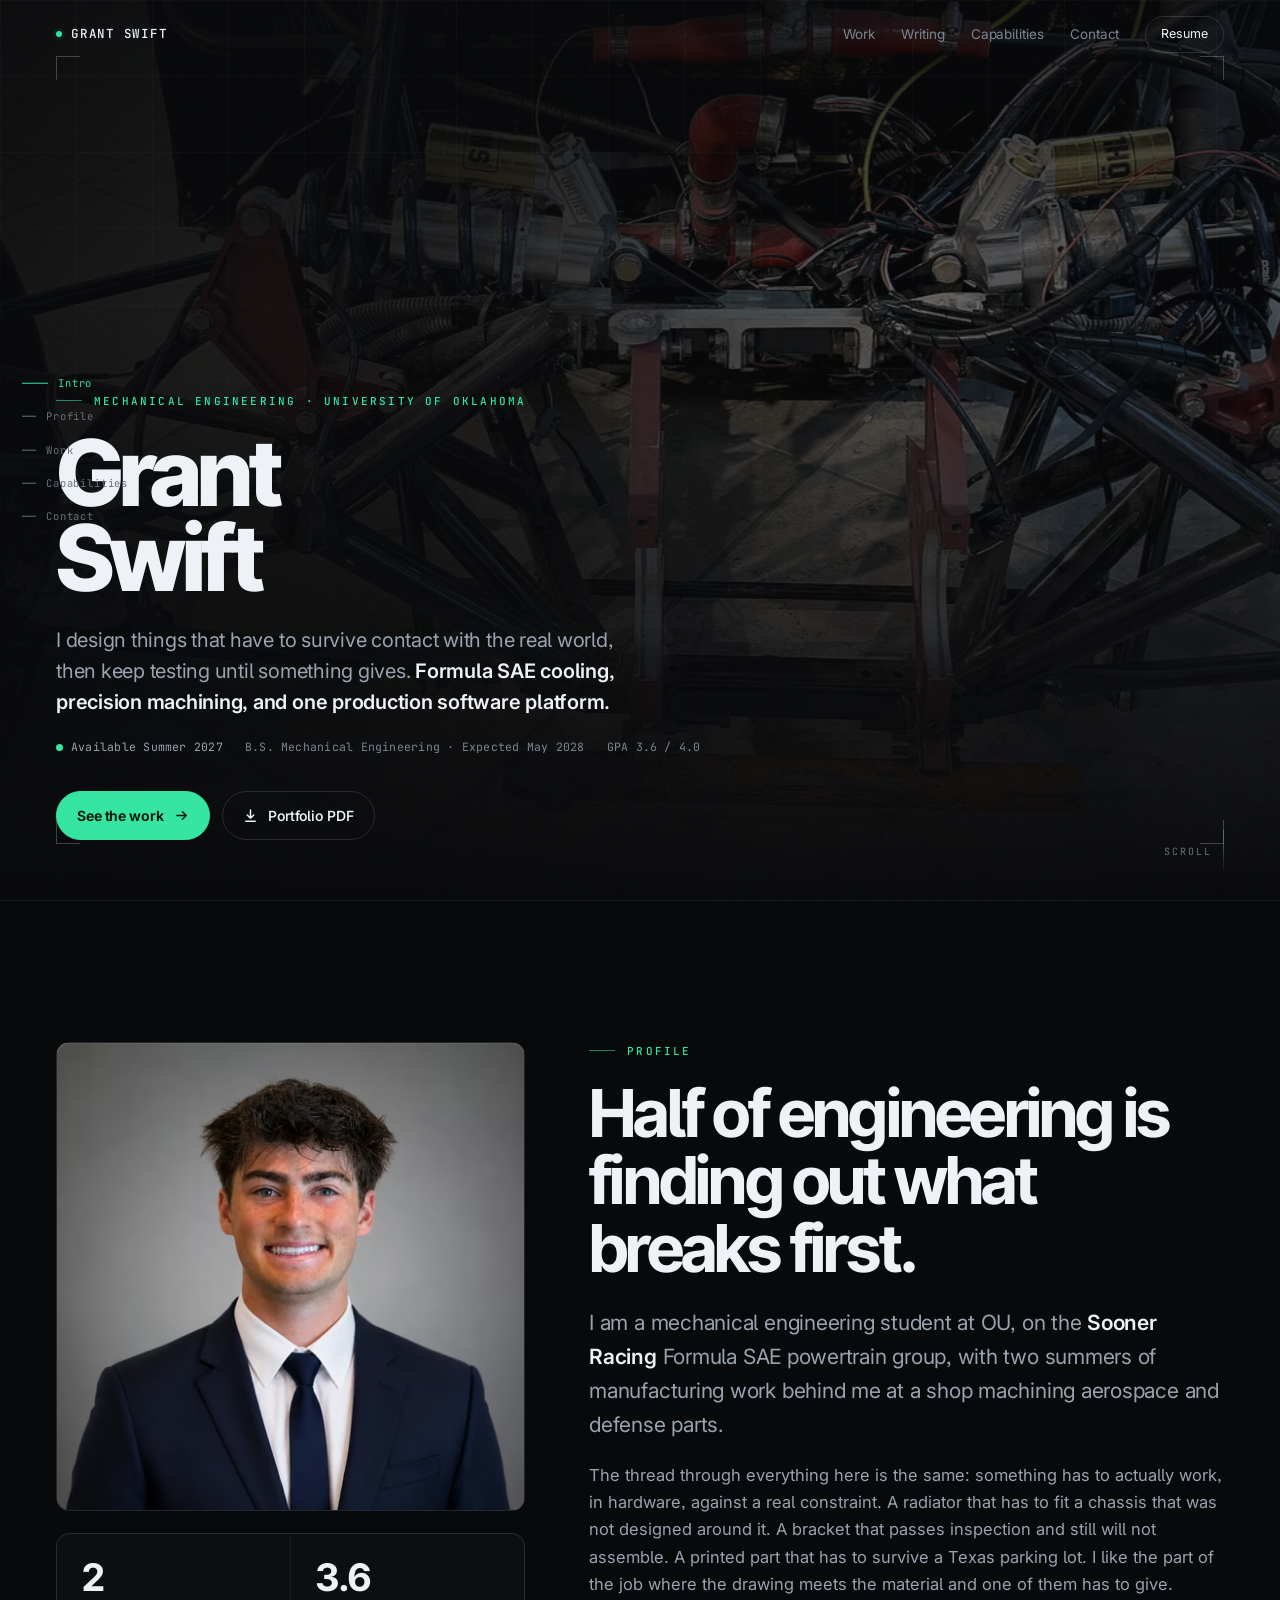
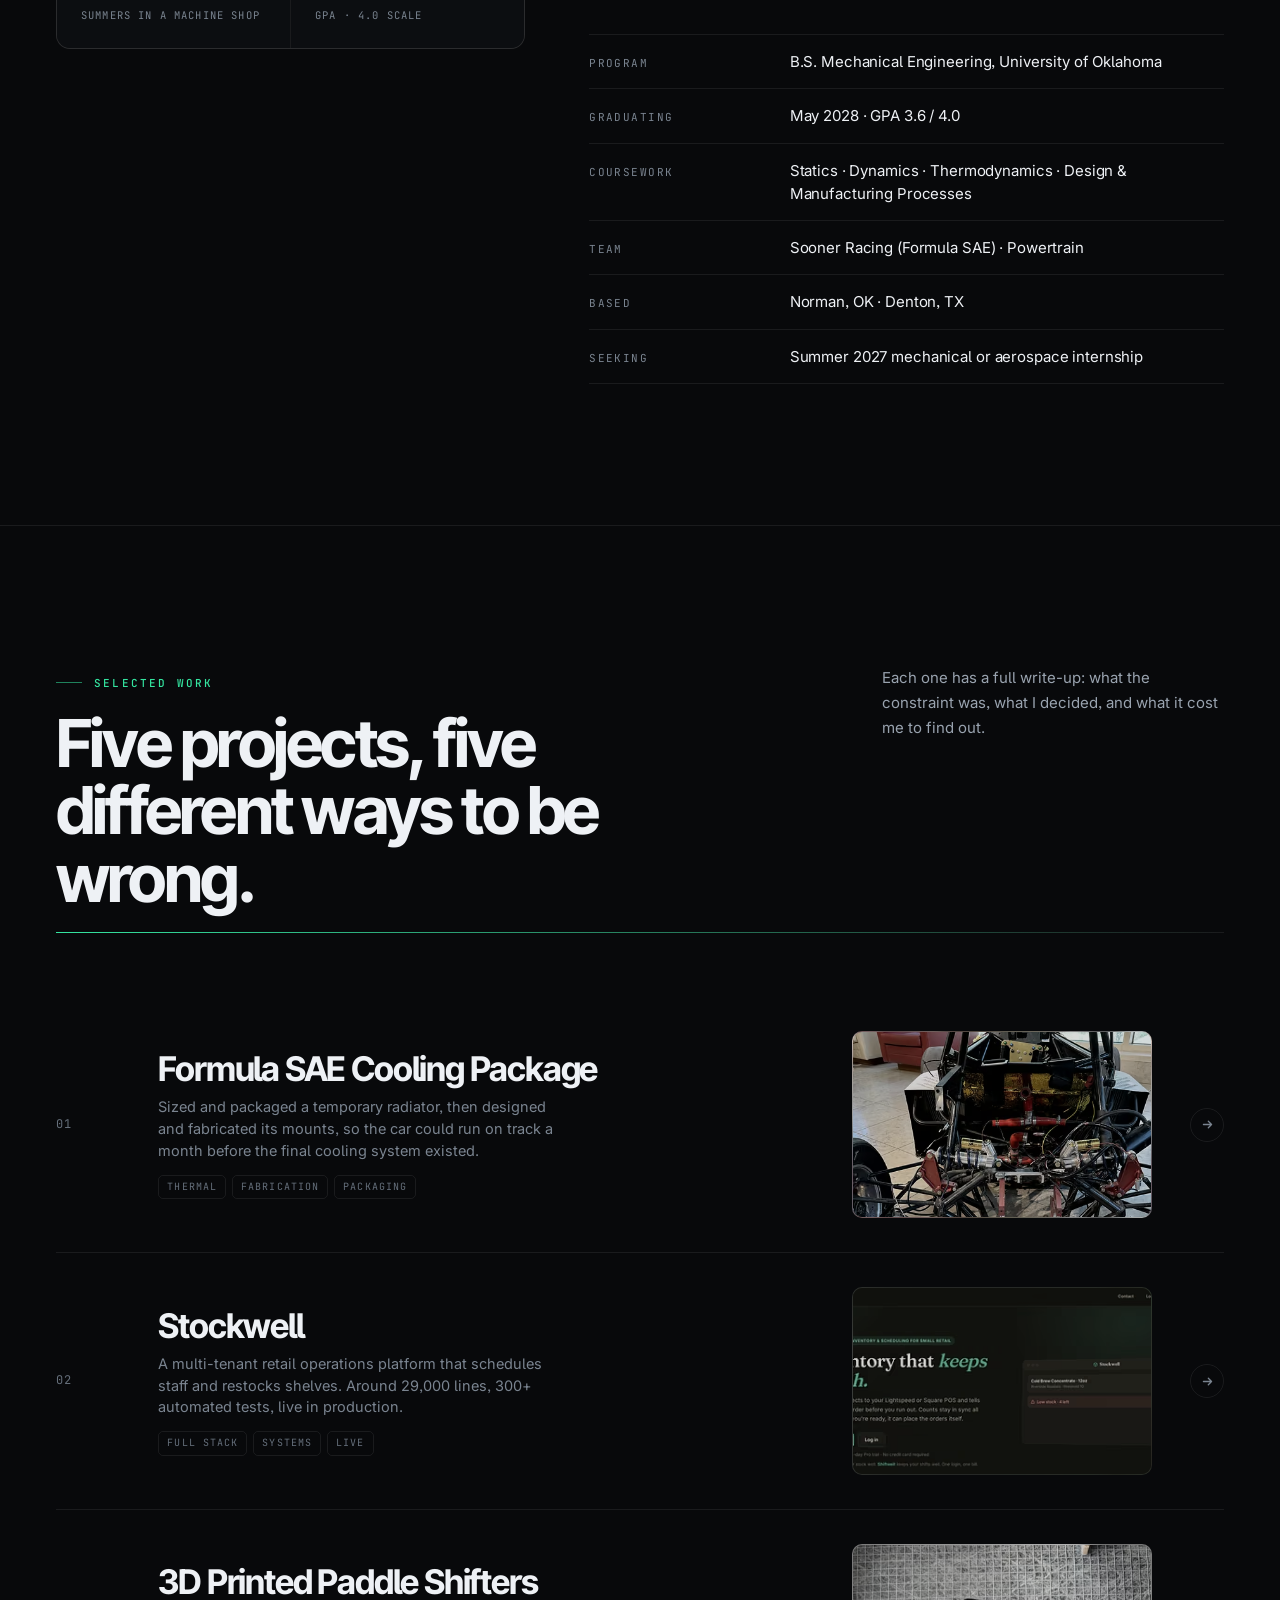
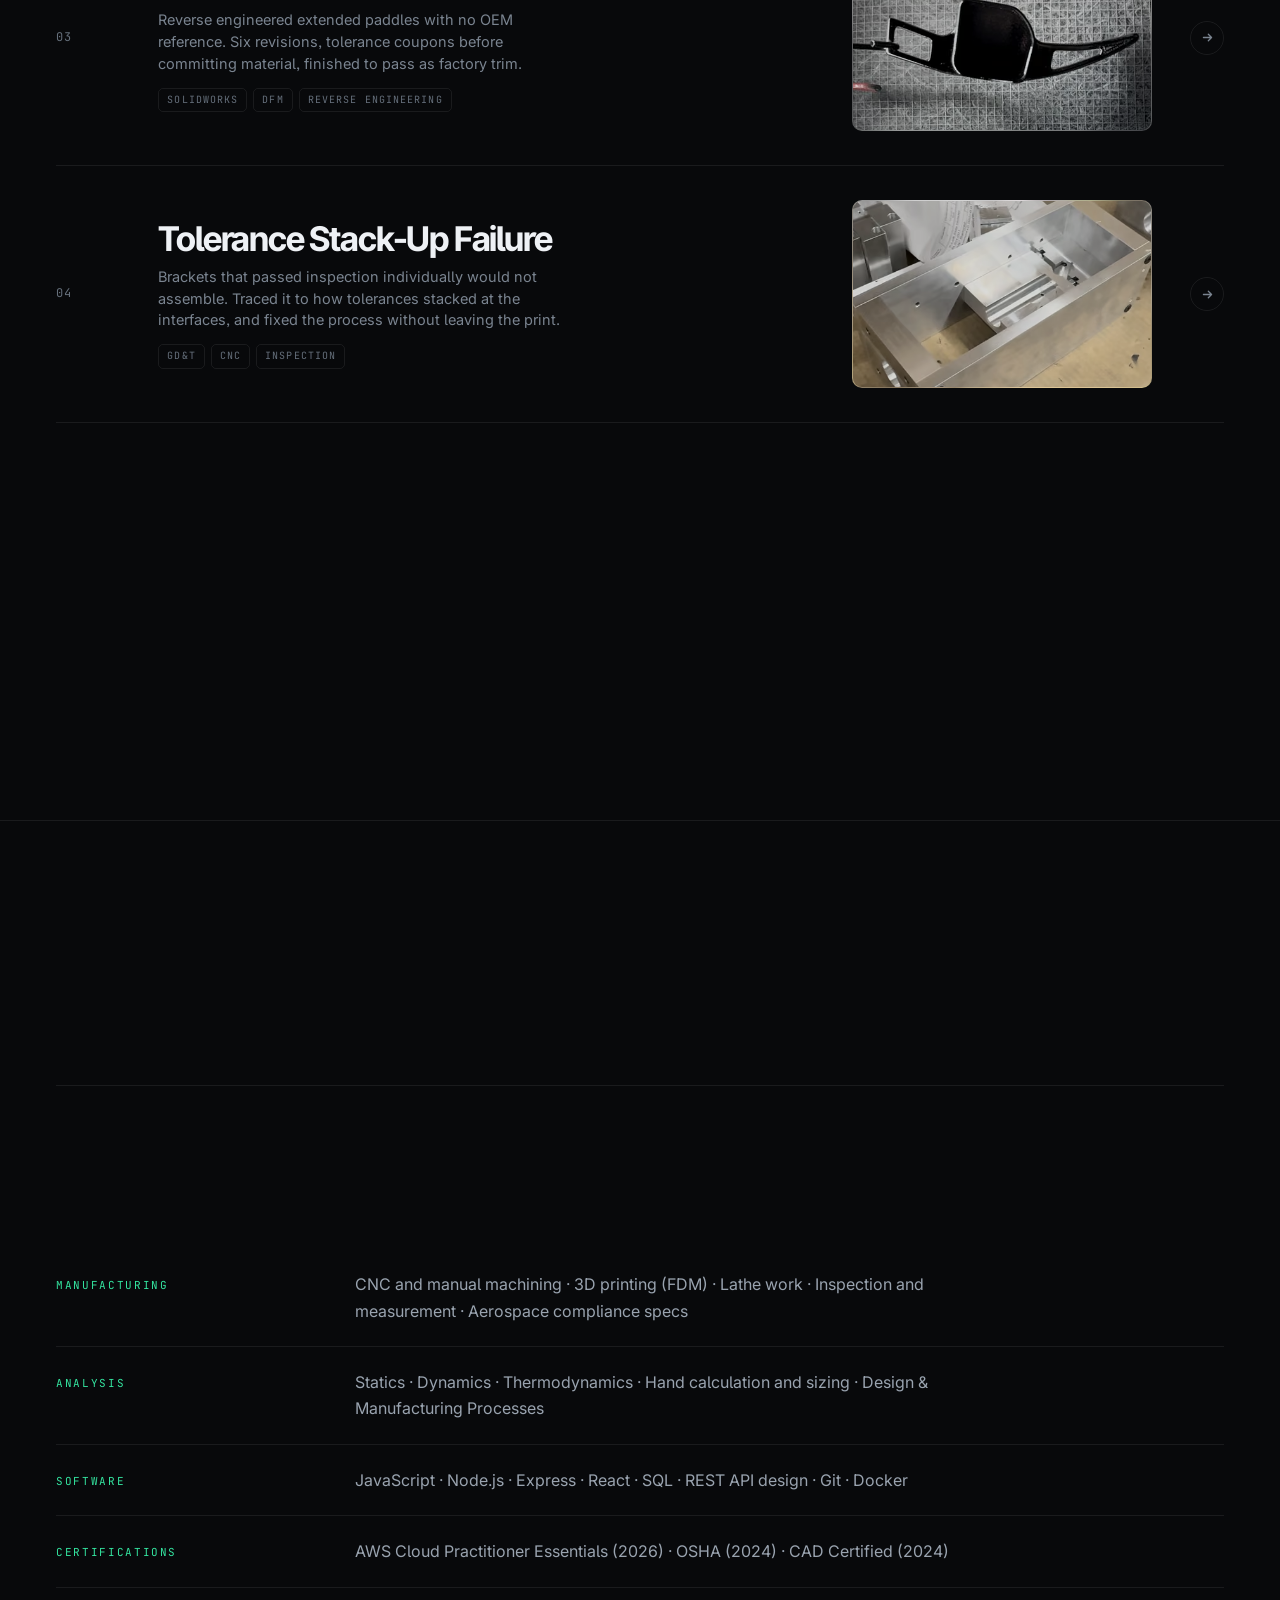
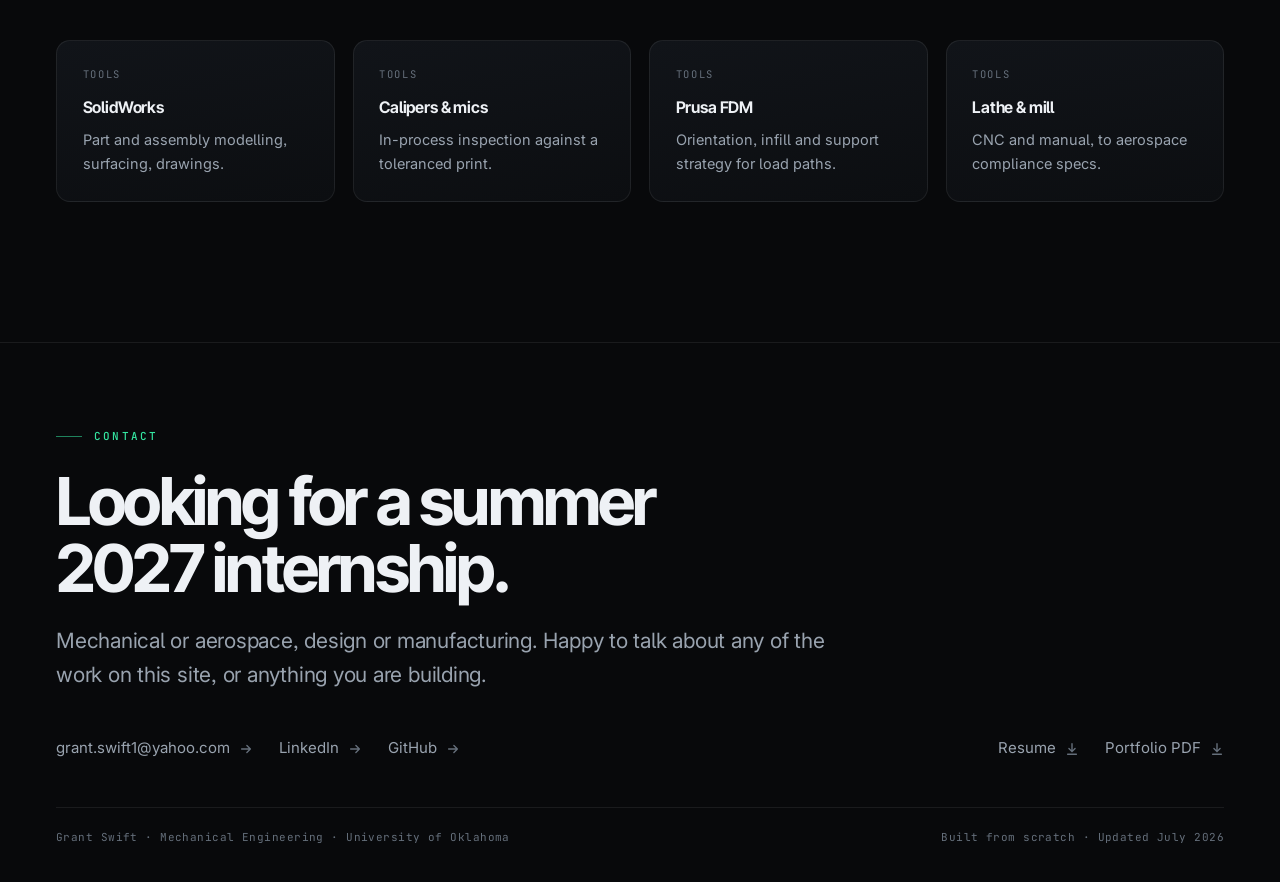
==== commit 453bba1f: "Add a Writing page indexing the LinkedIn posts Static list of the three LinkedIn posts, each linking" ====
--- a/index.html
+++ b/index.html
@@ -30,6 +30,7 @@
     <a class="brand" href="./"><span class="dot"></span>GRANT&nbsp;SWIFT</a>
     <nav class="links">
       <a href="#work">Work</a>
+      <a href="writing.html">Writing</a>
       <a href="#capabilities">Capabilities</a>
       <a href="#contact">Contact</a>
       <a class="cta" href="assets/Grant_Swift_Resume_2026.pdf" target="_blank" rel="noopener">Resume</a>
@@ -90,7 +91,7 @@
   <div class="wrap">
     <div class="split">
       <div class="stick">
-        <div class="rv"><div class="frame sq" style="background-image:url([data-uri]);"><picture><source type="image/avif" srcset="assets/img/grant-480.avif 480w, assets/img/grant-800.avif 800w, assets/img/grant-1200.avif 1200w" sizes="(max-width:900px) 100vw, 420px"><source type="image/webp" srcset="assets/img/grant-480.webp 480w, assets/img/grant-800.webp 800w, assets/img/grant-1200.webp 1200w" sizes="(max-width:900px) 100vw, 420px"><img src="assets/img/grant-1200.webp" alt="Grant Swift" width="1254" height="1254" loading="lazy" decoding="async"></picture></div></div>
+        <div class="rv"><div class="frame sq" style="background-image:url([data-uri]);"><picture><source type="image/avif" srcset="assets/img/headshot-480.avif 480w, assets/img/headshot-800.avif 800w, assets/img/headshot-1200.avif 1200w" sizes="(max-width:900px) 100vw, 420px"><source type="image/webp" srcset="assets/img/headshot-480.webp 480w, assets/img/headshot-800.webp 800w, assets/img/headshot-1200.webp 1200w" sizes="(max-width:900px) 100vw, 420px"><img src="assets/img/headshot-1200.webp" alt="Grant Swift" width="1254" height="1254" loading="lazy" decoding="async"></picture></div></div>
         <div class="stats rv d1" style="margin-top:22px;grid-template-columns:repeat(2,1fr)">
           <div class="stat"><span class="v" data-count="2" data-suffix="" data-prefix="" data-dec="0">0</span><div class="k">Summers in a machine shop</div></div>
           <div class="stat"><span class="v">3.6</span><div class="k">GPA · 4.0 scale</div></div>
